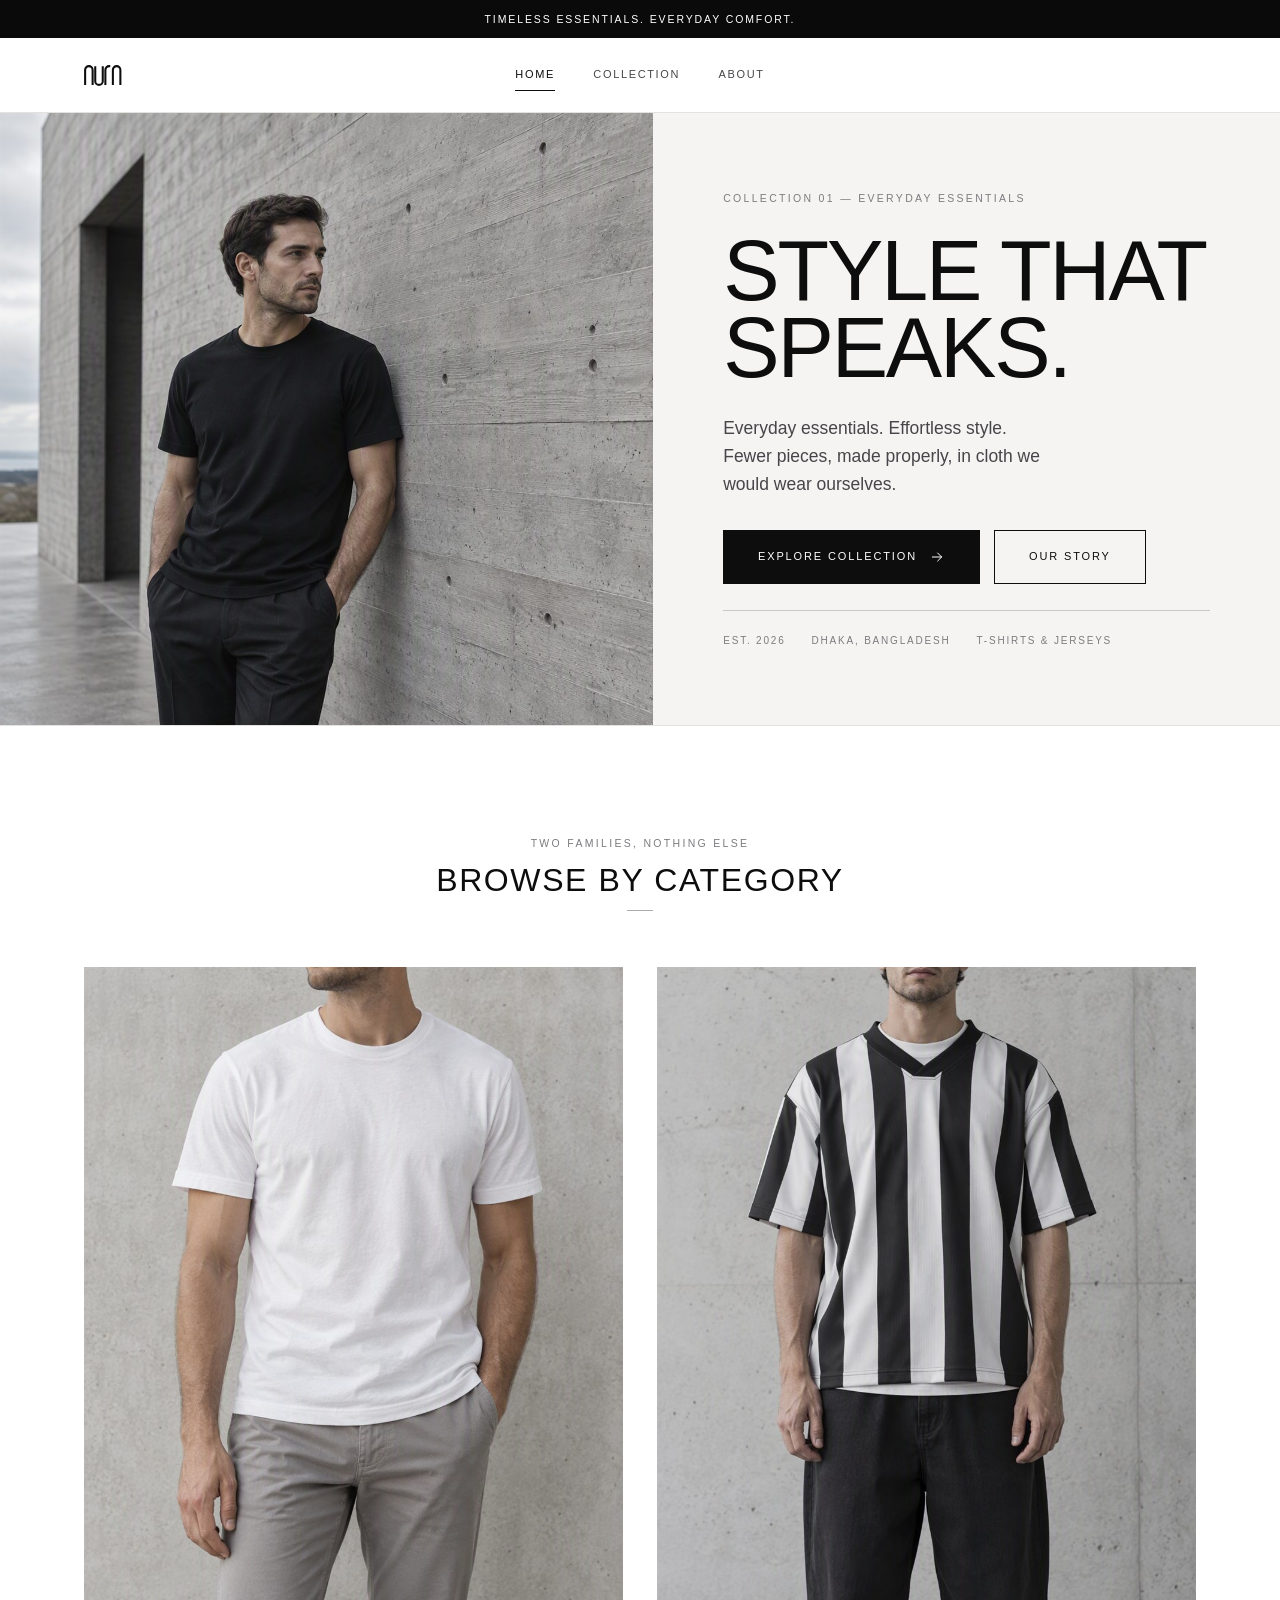
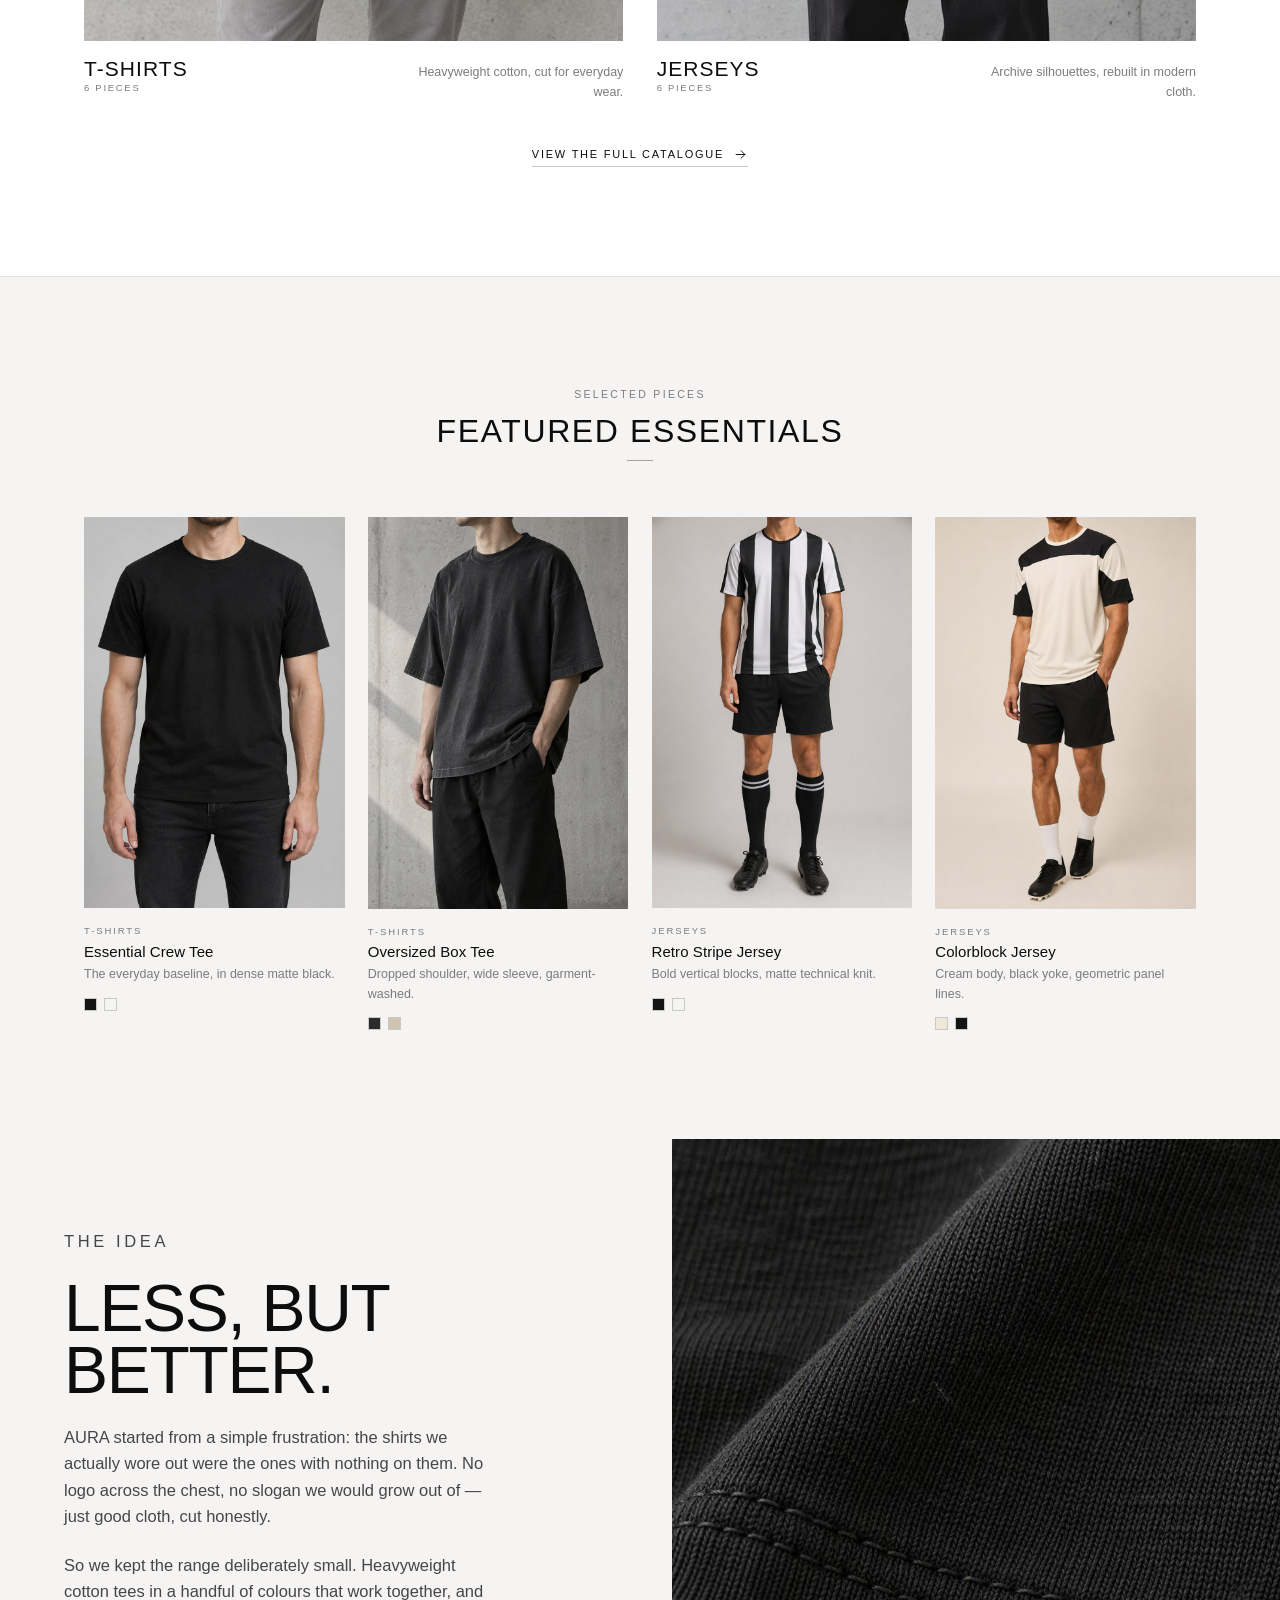
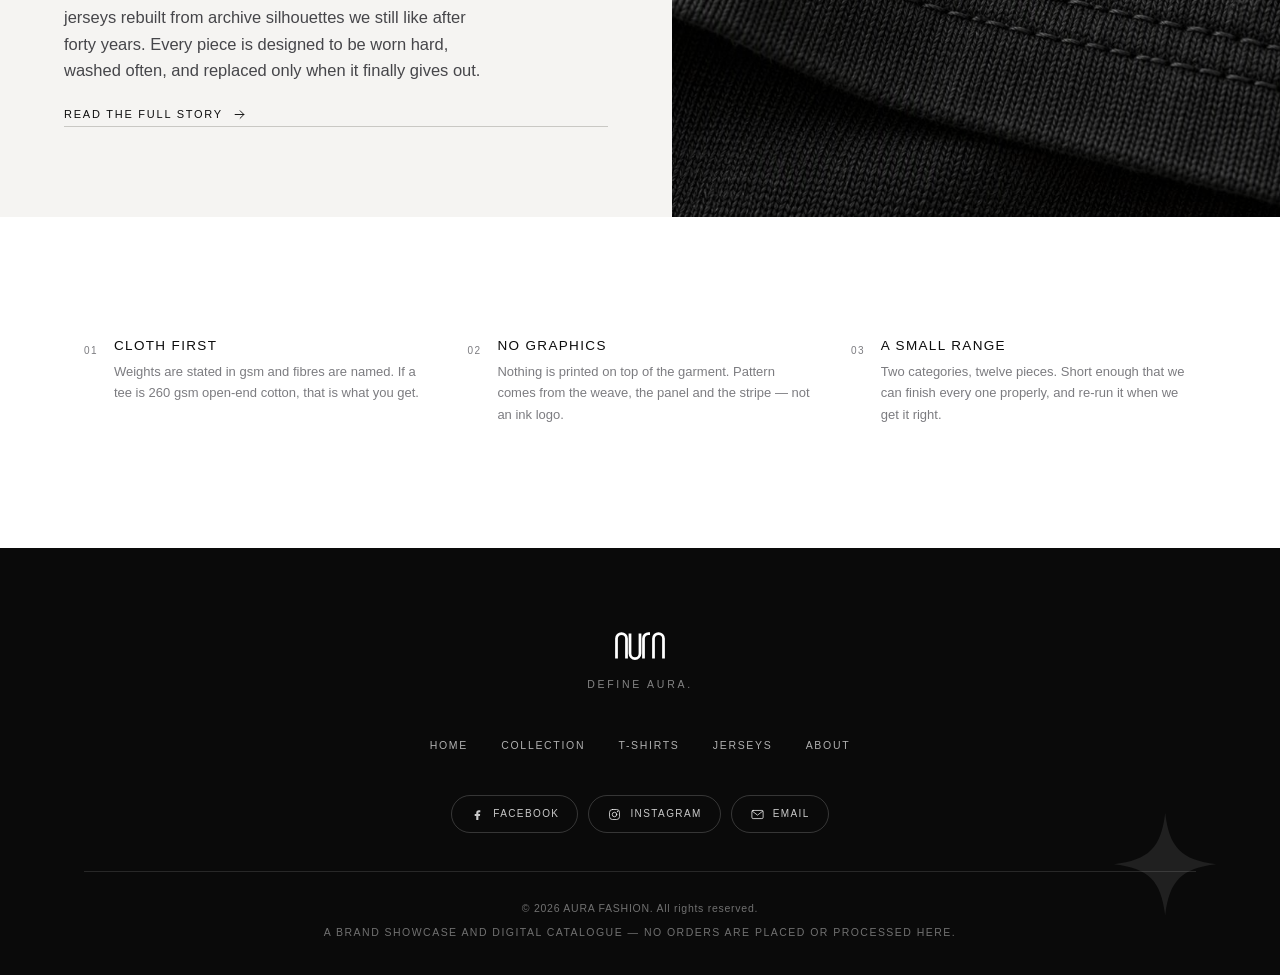
==== index.html @ 772dfdbc "Initial commit: AURA FASHION brand showcase site A premium minimalist fashion catalogue — four stati" ====
<!DOCTYPE html>
<html lang="en">
<head>
<meta charset="utf-8">
<meta name="viewport" content="width=device-width, initial-scale=1">
<title>AURA FASHION — Timeless Essentials. Everyday Comfort.</title>
<meta name="description" content="AURA FASHION is a minimalist clothing label building heavyweight tees and archive-inspired jerseys. Browse the digital catalogue.">
<meta name="theme-color" content="#0a0a0a">
<meta property="og:title" content="AURA FASHION — Define Aura.">
<meta property="og:description" content="Timeless essentials. Everyday comfort. A brand showcase and digital catalogue.">
<meta property="og:type" content="website">
<meta property="og:image" content="assets/images/editorial/hero.jpg">
<link rel="icon" href="assets/favicon.svg" type="image/svg+xml">
<script>document.documentElement.classList.add("js")</script>
<link rel="stylesheet" href="assets/css/style.css">
</head>
<body data-page="home">

<a class="skip-link" href="#main">Skip to content</a>

<main id="main">

  <!-- Hero -->
  <section class="hero">
    <div class="hero-media">
      <img src="assets/images/editorial/hero.jpg"
           alt="A model in a plain black crew-neck t-shirt standing against a raw concrete wall"
           width="1600" height="1067" fetchpriority="high" decoding="async">
    </div>
    <div class="hero-panel">
      <p class="eyebrow">Collection 01 &mdash; Everyday Essentials</p>
      <h1 class="hero-title">Style that speaks.</h1>
      <p class="hero-sub">Everyday essentials. Effortless style. Fewer pieces, made properly, in cloth we would wear ourselves.</p>
      <div class="hero-actions">
        <a class="btn" href="collection.html">Explore Collection
          <svg class="ai" viewBox="0 0 24 24" fill="none" stroke="currentColor" stroke-width="1.5" stroke-linecap="round" stroke-linejoin="round" aria-hidden="true"><path d="M5 12h14M13 6l6 6-6 6"/></svg>
        </a>
        <a class="btn btn--ghost" href="about.html">Our Story</a>
      </div>
      <div class="hero-foot">
        <span>Est. 2026</span>
        <span>Dhaka, Bangladesh</span>
        <span>T-Shirts &amp; Jerseys</span>
      </div>
    </div>
  </section>

  <!-- Categories -->
  <section class="section">
    <div class="wrap">
      <header class="section-head" data-reveal>
        <p class="eyebrow">Two families, nothing else</p>
        <h2 class="section-title">Browse by category</h2>
      </header>
      <div class="cat-grid" id="categoryGrid"></div>
      <div class="home-cta" data-reveal>
        <a class="text-link" href="collection.html">View the full catalogue
          <svg class="ai" viewBox="0 0 24 24" fill="none" stroke="currentColor" stroke-width="1.5" stroke-linecap="round" stroke-linejoin="round" aria-hidden="true"><path d="M5 12h14M13 6l6 6-6 6"/></svg>
        </a>
      </div>
    </div>
  </section>

  <!-- Featured pieces -->
  <section class="section section--wash section--rule">
    <div class="wrap">
      <header class="section-head" data-reveal>
        <p class="eyebrow">Selected pieces</p>
        <h2 class="section-title">Featured essentials</h2>
      </header>
      <div class="product-grid product-grid--four" id="featuredGrid"></div>
    </div>
  </section>

  <!-- Brand introduction -->
  <section class="intro">
    <div class="intro-body" data-reveal>
      <p class="eyebrow">The idea</p>
      <h2 class="intro-title">Less, but better.</h2>
      <p>AURA started from a simple frustration: the shirts we actually wore out were the ones with nothing on them. No logo across the chest, no slogan we would grow out of &mdash; just good cloth, cut honestly.</p>
      <p>So we kept the range deliberately small. Heavyweight cotton tees in a handful of colours that work together, and jerseys rebuilt from archive silhouettes we still like after forty years. Every piece is designed to be worn hard, washed often, and replaced only when it finally gives out.</p>
      <a class="text-link" href="about.html">Read the full story
        <svg class="ai" viewBox="0 0 24 24" fill="none" stroke="currentColor" stroke-width="1.5" stroke-linecap="round" stroke-linejoin="round" aria-hidden="true"><path d="M5 12h14M13 6l6 6-6 6"/></svg>
      </a>
    </div>
    <div class="intro-media">
      <img src="assets/images/editorial/detail-fabric.jpg"
           alt="Close detail of heavy black cotton jersey showing the knit grain and a stitched hem"
           width="900" height="900" loading="lazy" decoding="async">
    </div>
  </section>

  <!-- Values -->
  <section class="section section--tight">
    <div class="wrap">
      <div class="value-strip">
        <div class="value" data-reveal style="--d:0ms">
          <span class="value-num">01</span>
          <div>
            <h3>Cloth first</h3>
            <p>Weights are stated in gsm and fibres are named. If a tee is 260 gsm open-end cotton, that is what you get.</p>
          </div>
        </div>
        <div class="value" data-reveal style="--d:110ms">
          <span class="value-num">02</span>
          <div>
            <h3>No graphics</h3>
            <p>Nothing is printed on top of the garment. Pattern comes from the weave, the panel and the stripe &mdash; not an ink logo.</p>
          </div>
        </div>
        <div class="value" data-reveal style="--d:220ms">
          <span class="value-num">03</span>
          <div>
            <h3>A small range</h3>
            <p>Two categories, twelve pieces. Short enough that we can finish every one properly, and re-run it when we get it right.</p>
          </div>
        </div>
      </div>
    </div>
  </section>

</main>

<script src="assets/js/data.js"></script>
<script src="assets/js/site.js"></script>
<script src="assets/js/home.js"></script>
</body>
</html>
---- assets/css/style.css ----
/* ==========================================================================
   AURA FASHION — stylesheet
   Premium minimalist black/white system. No frameworks, no external requests.

   1  Tokens & reset
   2  Typography
   3  Layout primitives
   4  Buttons & links
   5  Announcement bar, header, navigation
   6  Mobile drawer
   7  Footer
   8  Cards & product grid
   9  Home page
   10 Collection page
   11 Product details page
   12 About page
   13 Motion, states, accessibility
   ========================================================================== */

/* =============================== 1. Tokens =============================== */

:root {
  --ink: #0d0d0d;
  --ink-soft: #46464a;
  --muted: #7c7c80;
  --line: #e3e2df;
  --line-strong: #c9c8c4;
  --paper: #ffffff;
  --wash: #f5f4f2;
  --wash-deep: #eceae6;
  --black: #0a0a0a;

  --sans: "Helvetica Neue", Helvetica, Arial, "Segoe UI", system-ui, sans-serif;

  --header-h: 74px;
  --announce-h: 38px;
  --maxw: 1240px;
  --pad: clamp(20px, 5vw, 64px);
  --gutter: clamp(18px, 2.2vw, 30px);

  --ease: cubic-bezier(0.22, 0.61, 0.36, 1);
  --t-fast: 0.22s var(--ease);
  --t-med: 0.45s var(--ease);
  --t-slow: 0.9s var(--ease);
}

*, *::before, *::after { box-sizing: border-box; }

* { margin: 0; }

html {
  -webkit-text-size-adjust: 100%;
  scroll-behavior: smooth;
}

body {
  font-family: var(--sans);
  font-size: 16px;
  line-height: 1.6;
  color: var(--ink);
  background: var(--paper);
  -webkit-font-smoothing: antialiased;
  -moz-osx-font-smoothing: grayscale;
  overflow-x: hidden;
}

img, svg { display: block; max-width: 100%; }

img { height: auto; }

button {
  font: inherit;
  color: inherit;
  background: none;
  border: 0;
  cursor: pointer;
}

a { color: inherit; text-decoration: none; }

ul { list-style: none; padding: 0; }

h1, h2, h3, h4 { font-weight: 500; line-height: 1.1; }

::selection { background: var(--ink); color: var(--paper); }

/* ============================= 2. Typography ============================= */

.eyebrow {
  font-size: 10.5px;
  letter-spacing: 0.22em;
  text-transform: uppercase;
  color: var(--muted);
  font-weight: 400;
}

.section-title {
  font-size: clamp(22px, 2.9vw, 32px);
  text-transform: uppercase;
  letter-spacing: 0.05em;
  line-height: 1.05;
}

.lede {
  font-size: clamp(15px, 1.5vw, 18px);
  line-height: 1.7;
  color: var(--ink-soft);
}

/* ========================== 3. Layout primitives ========================= */

.wrap {
  width: 100%;
  max-width: var(--maxw);
  margin-inline: auto;
  padding-inline: var(--pad);
}

.section { padding-block: clamp(60px, 8.5vw, 116px); }
.section--tight { padding-block: clamp(44px, 5.5vw, 72px); }
.section--wash { background: var(--wash); }
.section--rule { border-top: 1px solid var(--line); }

.section-head {
  display: flex;
  flex-direction: column;
  align-items: center;
  gap: 12px;
  text-align: center;
  margin-bottom: clamp(32px, 4.5vw, 56px);
}

.section-head::after {
  content: "";
  width: 26px;
  height: 1px;
  background: var(--ink);
  opacity: 0.35;
}

.section-head--flush { align-items: flex-start; text-align: left; }
.section-head--flush::after { display: none; }

.stack-lg > * + * { margin-top: clamp(18px, 2.2vw, 26px); }

/* =========================== 4. Buttons & links ========================== */

.btn {
  display: inline-flex;
  align-items: center;
  justify-content: center;
  gap: 12px;
  padding: 17px 34px;
  border: 1px solid var(--ink);
  background: var(--ink);
  color: var(--paper);
  font-size: 11px;
  letter-spacing: 0.17em;
  text-transform: uppercase;
  transition: background var(--t-fast), color var(--t-fast),
              border-color var(--t-fast), transform var(--t-fast);
  will-change: transform;
}

.btn:hover { background: transparent; color: var(--ink); }
.btn:active { transform: translateY(1px); }

.btn--ghost { background: transparent; color: var(--ink); }
.btn--ghost:hover { background: var(--ink); color: var(--paper); }

.btn--light { border-color: var(--paper); background: var(--paper); color: var(--ink); }
.btn--light:hover { background: transparent; color: var(--paper); }

.btn--sm { padding: 13px 24px; font-size: 10px; }

.btn .ai { width: 16px; height: 16px; }

.text-link {
  display: inline-flex;
  align-items: center;
  gap: 9px;
  font-size: 11px;
  letter-spacing: 0.16em;
  text-transform: uppercase;
  padding-bottom: 3px;
  border-bottom: 1px solid var(--line-strong);
  transition: border-color var(--t-fast), gap var(--t-fast);
}

.text-link:hover { border-color: var(--ink); gap: 14px; }
.text-link .ai { width: 15px; height: 15px; }

/* ================= 5. Announcement bar, header, nav ====================== */

.announce {
  height: var(--announce-h);
  display: grid;
  place-items: center;
  background: var(--black);
  color: #fff;
  font-size: 10.5px;
  letter-spacing: 0.18em;
  text-transform: uppercase;
  padding-inline: 16px;
  text-align: center;
}

.site-header {
  position: sticky;
  top: 0;
  z-index: 60;
  background: rgba(255, 255, 255, 0.94);
  -webkit-backdrop-filter: saturate(180%) blur(12px);
  backdrop-filter: saturate(180%) blur(12px);
  border-bottom: 1px solid var(--line);
  transition: box-shadow var(--t-fast);
}

.site-header.is-stuck { box-shadow: 0 1px 22px rgba(0, 0, 0, 0.05); }

.header-inner {
  display: grid;
  grid-template-columns: 1fr auto 1fr;
  align-items: center;
  height: var(--header-h);
  gap: 24px;
}

.brand { justify-self: start; display: block; }

.wordmark {
  height: 21px;
  width: auto;
  color: var(--ink);
  transition: opacity var(--t-fast);
}

.brand:hover .wordmark { opacity: 0.55; }

.primary-nav {
  justify-self: center;
  display: flex;
  align-items: center;
  gap: clamp(22px, 3vw, 40px);
}

.nav-link {
  position: relative;
  font-size: 11px;
  letter-spacing: 0.15em;
  text-transform: uppercase;
  color: var(--ink-soft);
  padding: 7px 0;
  transition: color var(--t-fast);
}

.nav-link::after {
  content: "";
  position: absolute;
  left: 0;
  bottom: 0;
  width: 100%;
  height: 1px;
  background: var(--ink);
  transform: scaleX(0);
  transform-origin: left;
  transition: transform var(--t-med);
}

.nav-link:hover { color: var(--ink); }
.nav-link:hover::after { transform: scaleX(1); }
.nav-link.is-active { color: var(--ink); }
.nav-link.is-active::after { transform: scaleX(1); }

.header-end { justify-self: end; display: flex; align-items: center; }

.menu-toggle {
  display: none;
  width: 42px;
  height: 42px;
  place-items: center;
}

.bars {
  position: relative;
  display: block;
  width: 22px;
  height: 1px;
  background: var(--ink);
  transition: background var(--t-fast);
}

.bars::before,
.bars::after {
  content: "";
  position: absolute;
  left: 0;
  width: 22px;
  height: 1px;
  background: var(--ink);
  transition: transform var(--t-fast);
}

.bars::before { top: -7px; }
.bars::after { top: 7px; }

/* ============================ 6. Mobile drawer =========================== */

.drawer-scrim {
  position: fixed;
  inset: 0;
  z-index: 70;
  background: rgba(10, 10, 10, 0.42);
  opacity: 0;
  transition: opacity var(--t-med);
}

.drawer-scrim.is-open { opacity: 1; }

.mobile-nav {
  position: fixed;
  top: 0;
  right: 0;
  bottom: 0;
  z-index: 80;
  width: min(360px, 88vw);
  background: var(--paper);
  border-left: 1px solid var(--line);
  display: flex;
  flex-direction: column;
  padding: 20px clamp(24px, 6vw, 36px) 32px;
  transform: translateX(100%);
  transition: transform var(--t-med);
  overflow-y: auto;
}

.mobile-nav.is-open { transform: translateX(0); }

.drawer-top {
  display: flex;
  align-items: center;
  justify-content: space-between;
  padding-bottom: 22px;
  border-bottom: 1px solid var(--line);
}

.drawer-label {
  font-size: 10px;
  letter-spacing: 0.24em;
  text-transform: uppercase;
  color: var(--muted);
}

.drawer-close { width: 40px; height: 40px; display: grid; place-items: center; }
.drawer-close .ai { width: 20px; height: 20px; }

.drawer-links { display: flex; flex-direction: column; padding-top: 14px; }

.drawer-link {
  font-size: clamp(24px, 7vw, 30px);
  text-transform: uppercase;
  letter-spacing: 0.02em;
  padding: 14px 0;
  border-bottom: 1px solid var(--line);
  transition: padding-left var(--t-fast), color var(--t-fast);
}

.drawer-link:hover { padding-left: 10px; color: var(--muted); }

.drawer-foot { margin-top: auto; padding-top: 32px; display: grid; gap: 14px; }
.drawer-slogan { font-size: 11px; letter-spacing: 0.22em; color: var(--muted); }

.drawer-mail {
  display: inline-flex;
  align-items: center;
  gap: 9px;
  font-size: 12px;
  color: var(--ink-soft);
  word-break: break-all;
}

.drawer-mail .ai { width: 16px; height: 16px; flex: none; }

/* =============================== 7. Footer =============================== */

.site-footer {
  position: relative;
  overflow: hidden;
  background: var(--black);
  color: #fff;
  padding-block: clamp(54px, 7vw, 84px) clamp(26px, 3vw, 34px);
}

.footer-inner {
  position: relative;
  z-index: 1;
  display: flex;
  flex-direction: column;
  align-items: center;
  gap: clamp(26px, 3.6vw, 38px);
  text-align: center;
}

.footer-brand { display: grid; justify-items: center; gap: 16px; }

.wordmark--footer { height: 28px; color: #fff; }

.footer-slogan {
  font-size: 10.5px;
  letter-spacing: 0.26em;
  text-transform: uppercase;
  color: rgba(255, 255, 255, 0.5);
}

.footer-nav {
  display: flex;
  flex-wrap: wrap;
  justify-content: center;
  gap: clamp(18px, 2.6vw, 34px);
  padding-top: 6px;
}

.footer-nav a {
  font-size: 10.5px;
  letter-spacing: 0.16em;
  text-transform: uppercase;
  color: rgba(255, 255, 255, 0.68);
  padding-bottom: 3px;
  border-bottom: 1px solid transparent;
  transition: color var(--t-fast), border-color var(--t-fast);
}

.footer-nav a:hover { color: #fff; border-color: rgba(255, 255, 255, 0.5); }

.footer-social { display: flex; flex-wrap: wrap; justify-content: center; gap: 10px; }

.footer-social a {
  display: inline-flex;
  align-items: center;
  gap: 8px;
  padding: 10px 18px;
  border: 1px solid rgba(255, 255, 255, 0.18);
  border-radius: 999px;
  font-size: 10px;
  letter-spacing: 0.14em;
  text-transform: uppercase;
  color: rgba(255, 255, 255, 0.78);
  transition: background var(--t-fast), color var(--t-fast),
              border-color var(--t-fast);
}

.footer-social .ai { width: 15px; height: 15px; }

.footer-social a:hover {
  background: #fff;
  color: var(--black);
  border-color: #fff;
}

.footer-meta {
  width: 100%;
  border-top: 1px solid rgba(255, 255, 255, 0.12);
  padding-top: clamp(20px, 2.6vw, 28px);
  display: grid;
  gap: 7px;
  font-size: 10.5px;
  letter-spacing: 0.07em;
  color: rgba(255, 255, 255, 0.42);
}

.footer-note { text-transform: uppercase; letter-spacing: 0.14em; }

.sparkle {
  position: absolute;
  right: clamp(16px, 5vw, 70px);
  bottom: clamp(16px, 5vw, 60px);
  width: clamp(58px, 8vw, 104px);
  height: auto;
  fill: rgba(255, 255, 255, 0.09);
  pointer-events: none;
}

/* ======================== 8. Cards & product grid ======================== */

.product-grid {
  display: grid;
  grid-template-columns: repeat(4, minmax(0, 1fr));
  gap: clamp(22px, 2.6vw, 34px) clamp(16px, 1.8vw, 24px);
}

.card { display: flex; flex-direction: column; }

.card-media {
  position: relative;
  display: block;
  aspect-ratio: 2 / 3;
  overflow: hidden;
  background: var(--wash);
}

.card-media img {
  width: 100%;
  height: 100%;
  object-fit: cover;
  object-position: top center;
  transition: transform var(--t-slow);
}

.card:hover .card-media img { transform: scale(1.05); }

.card-view {
  position: absolute;
  left: 0;
  right: 0;
  bottom: 0;
  display: flex;
  align-items: center;
  justify-content: space-between;
  padding: 12px 14px;
  background: var(--paper);
  color: var(--ink);
  font-size: 10px;
  letter-spacing: 0.18em;
  text-transform: uppercase;
  transform: translateY(101%);
  transition: transform var(--t-med);
}

.card-view em { font-style: normal; font-size: 15px; line-height: 1; }

.card:hover .card-view,
.card:focus-within .card-view { transform: translateY(0); }

.card-body { padding-top: 15px; display: flex; flex-direction: column; gap: 5px; }

.card-cat {
  font-size: 9.5px;
  letter-spacing: 0.2em;
  text-transform: uppercase;
  color: var(--muted);
}

.card-name { font-size: 15px; letter-spacing: 0.005em; }

.card-name a {
  background-image: linear-gradient(var(--ink), var(--ink));
  background-size: 0% 1px;
  background-position: 0 100%;
  background-repeat: no-repeat;
  transition: background-size var(--t-med);
}

.card-name a:hover { background-size: 100% 1px; }

.card-tag { font-size: 12.5px; line-height: 1.55; color: var(--muted); }

.card-swatches { display: flex; gap: 7px; margin-top: 8px; }

.swatch {
  width: 13px;
  height: 13px;
  border: 1px solid var(--line-strong);
  background: var(--sw, #fff);
}

.card--compact .card-tag { display: none; }

.empty {
  grid-column: 1 / -1;
  padding: 60px 0;
  text-align: center;
  color: var(--muted);
  font-size: 14px;
}

/* ============================== 9. Home page ============================= */

.hero {
  display: grid;
  grid-template-columns: 1.02fr 0.98fr;
  border-bottom: 1px solid var(--line);
}

.hero-media { position: relative; overflow: hidden; background: var(--wash); }

.hero-media img {
  width: 100%;
  height: 100%;
  min-height: 460px;
  object-fit: cover;
  object-position: left center;
}

.hero-panel {
  background: var(--wash);
  display: flex;
  flex-direction: column;
  justify-content: center;
  gap: 26px;
  padding: clamp(40px, 6vw, 86px) clamp(28px, 5.5vw, 84px);
}

.hero-title {
  font-size: clamp(44px, 6.6vw, 86px);
  line-height: 0.92;
  letter-spacing: -0.025em;
  text-transform: uppercase;
  max-width: 12ch;
}

.hero-sub {
  font-size: clamp(15px, 1.5vw, 17.5px);
  color: var(--ink-soft);
  max-width: 34ch;
}

.hero-actions { display: flex; flex-wrap: wrap; gap: 14px; padding-top: 6px; }

.hero-foot {
  display: flex;
  flex-wrap: wrap;
  gap: 10px 26px;
  padding-top: 22px;
  border-top: 1px solid var(--line-strong);
  font-size: 10px;
  letter-spacing: 0.18em;
  text-transform: uppercase;
  color: var(--muted);
}

.cat-grid {
  display: grid;
  grid-template-columns: repeat(2, minmax(0, 1fr));
  gap: clamp(20px, 2.6vw, 34px);
}

.cat-tile { display: flex; flex-direction: column; }

.cat-frame {
  position: relative;
  display: block;
  aspect-ratio: 4 / 5;
  overflow: hidden;
  background: var(--wash);
}

.cat-frame img {
  width: 100%;
  height: 100%;
  object-fit: cover;
  transition: transform var(--t-slow), filter var(--t-slow);
  filter: saturate(0.92);
}

.cat-tile:hover .cat-frame img { transform: scale(1.05); filter: saturate(1); }

.cat-arrow {
  position: absolute;
  top: 18px;
  right: 18px;
  width: 42px;
  height: 42px;
  display: grid;
  place-items: center;
  background: var(--paper);
  color: var(--ink);
  opacity: 0;
  transform: translateY(-6px);
  transition: opacity var(--t-med), transform var(--t-med);
}

.cat-arrow .ai { width: 17px; height: 17px; }
.cat-tile:hover .cat-arrow { opacity: 1; transform: translateY(0); }

.cat-caption {
  display: flex;
  align-items: baseline;
  justify-content: space-between;
  gap: 18px;
  padding-top: 16px;
}

.cat-name { font-size: clamp(17px, 1.9vw, 21px); letter-spacing: 0.05em; text-transform: uppercase; }
.cat-copy { font-size: 12.5px; color: var(--muted); text-align: right; max-width: 30ch; }
.cat-count { font-size: 9.5px; letter-spacing: 0.18em; text-transform: uppercase; color: var(--muted); }

.home-cta { display: flex; justify-content: center; padding-top: clamp(30px, 4vw, 44px); }

.intro {
  display: grid;
  grid-template-columns: 1.05fr 0.95fr;
  align-items: stretch;
  background: var(--wash);
}

.intro-body {
  display: flex;
  flex-direction: column;
  justify-content: center;
  gap: 22px;
  padding: clamp(48px, 7vw, 96px) clamp(24px, 5vw, 72px) clamp(48px, 7vw, 96px) var(--pad);
}

.intro-title {
  font-size: clamp(34px, 5.2vw, 66px);
  line-height: 0.95;
  letter-spacing: -0.02em;
  text-transform: uppercase;
}

.intro-body p { font-size: clamp(14.5px, 1.4vw, 16.5px); color: var(--ink-soft); max-width: 46ch; }

.intro-media { position: relative; overflow: hidden; min-height: 340px; }

.intro-media img {
  position: absolute;
  inset: 0;
  width: 100%;
  height: 100%;
  object-fit: cover;
  object-position: center;
  filter: grayscale(0.35);
}

.value-strip {
  display: grid;
  grid-template-columns: repeat(3, minmax(0, 1fr));
  gap: clamp(20px, 3vw, 40px);
  padding-block: clamp(34px, 4.5vw, 52px);
}

.value { display: flex; gap: 16px; align-items: flex-start; }

.value-num {
  font-size: 10px;
  letter-spacing: 0.14em;
  color: var(--muted);
  padding-top: 4px;
  flex: none;
}

.value h3 { font-size: 13.5px; letter-spacing: 0.1em; text-transform: uppercase; margin-bottom: 7px; }
.value p { font-size: 13px; line-height: 1.65; color: var(--muted); }

/* ============================ 10. Collection ============================= */

.page-head {
  background: var(--wash);
  border-bottom: 1px solid var(--line);
  padding-block: clamp(52px, 7.5vw, 92px);
  text-align: center;
  display: grid;
  gap: 14px;
  justify-items: center;
}

.page-title {
  font-size: clamp(38px, 6vw, 74px);
  line-height: 1;
  letter-spacing: -0.02em;
  text-transform: uppercase;
}

.page-sub { font-size: clamp(14.5px, 1.5vw, 17px); color: var(--ink-soft); max-width: 46ch; }

.filters {
  position: sticky;
  top: var(--header-h);
  z-index: 40;
  background: rgba(255, 255, 255, 0.96);
  -webkit-backdrop-filter: blur(10px);
  backdrop-filter: blur(10px);
  border-bottom: 1px solid var(--line);
}

.filters-inner {
  display: flex;
  align-items: center;
  justify-content: space-between;
  gap: 18px;
  flex-wrap: wrap;
  padding-block: 15px;
}

.filter-list { display: flex; align-items: center; gap: clamp(14px, 2vw, 30px); flex-wrap: wrap; }

.filter-btn {
  position: relative;
  font-size: 12.5px;
  letter-spacing: 0.05em;
  color: var(--muted);
  padding: 6px 0 9px;
  transition: color var(--t-fast);
}

.filter-btn::after {
  content: "";
  position: absolute;
  left: 0;
  bottom: 0;
  width: 100%;
  height: 1px;
  background: var(--ink);
  transform: scaleX(0);
  transform-origin: left;
  transition: transform var(--t-med);
}

.filter-btn:hover { color: var(--ink); }
.filter-btn.is-active { color: var(--ink); }
.filter-btn.is-active::after { transform: scaleX(1); }

.filter-btn sup {
  font-size: 8.5px;
  letter-spacing: 0.06em;
  color: var(--muted);
  vertical-align: super;
  margin-left: 2px;
}

.filter-btn.is-active sup { color: var(--ink); }

.filter-count {
  font-size: 10.5px;
  letter-spacing: 0.16em;
  text-transform: uppercase;
  color: var(--muted);
}

.collection-body { padding-block: clamp(34px, 4.5vw, 58px) clamp(56px, 7vw, 96px); }

/* ========================= 11. Product details page ====================== */

.crumbs {
  display: flex;
  align-items: center;
  gap: 10px;
  padding-block: 20px;
  font-size: 10px;
  letter-spacing: 0.16em;
  text-transform: uppercase;
  color: var(--muted);
}

.crumbs a { transition: color var(--t-fast); }
.crumbs a:hover { color: var(--ink); }
.crumbs .sep { opacity: 0.5; }
.crumbs .current { color: var(--ink); }

.pdp {
  display: grid;
  grid-template-columns: minmax(0, 1.02fr) minmax(0, 0.98fr);
  gap: clamp(28px, 4.5vw, 72px);
  align-items: start;
  padding-bottom: clamp(48px, 6vw, 84px);
}

.pdp-gallery { position: sticky; top: calc(var(--header-h) + 20px); }

.pdp-stage {
  position: relative;
  aspect-ratio: 2 / 3;
  overflow: hidden;
  background: var(--wash);
}

.pdp-stage img {
  position: absolute;
  inset: 0;
  width: 100%;
  height: 100%;
  object-fit: cover;
  object-position: top center;
  transition: opacity var(--t-med), transform var(--t-med);
}

.pdp-stage.is-detail img { transform: scale(2.15); transform-origin: 50% 34%; }
.pdp-tag-badge {
  position: absolute;
  left: 16px;
  top: 16px;
  z-index: 2;
  background: var(--paper);
  color: var(--ink);
  font-size: 9.5px;
  letter-spacing: 0.18em;
  text-transform: uppercase;
  padding: 7px 12px;
}

.pdp-thumbs {
  display: grid;
  grid-template-columns: repeat(3, minmax(0, 1fr));
  gap: 10px;
  margin-top: 12px;
}

.thumb {
  position: relative;
  aspect-ratio: 2 / 3;
  overflow: hidden;
  background: var(--wash);
  border: 1px solid transparent;
  transition: border-color var(--t-fast);
}

.thumb img {
  width: 100%;
  height: 100%;
  object-fit: cover;
  object-position: top center;
}

.thumb.is-detail img { transform: scale(2.15); transform-origin: 50% 34%; }
.thumb:hover { border-color: var(--line-strong); }
.thumb.is-active { border-color: var(--ink); }

.pdp-info { display: flex; flex-direction: column; }

.pdp-cat {
  font-size: 10px;
  letter-spacing: 0.22em;
  text-transform: uppercase;
  color: var(--muted);
  margin-bottom: 12px;
}

.pdp-name {
  font-size: clamp(30px, 4.2vw, 50px);
  line-height: 1.02;
  letter-spacing: -0.02em;
}

.pdp-tag { font-size: 15px; color: var(--ink-soft); margin-top: 14px; }

.pdp-desc {
  font-size: 14.5px;
  line-height: 1.78;
  color: var(--muted);
  margin-top: 18px;
  max-width: 58ch;
}

.spec { padding-top: 28px; margin-top: 28px; border-top: 1px solid var(--line); }
.spec + .spec { padding-top: 24px; margin-top: 0; }

.spec-label {
  display: flex;
  align-items: baseline;
  justify-content: space-between;
  gap: 14px;
  font-size: 10px;
  letter-spacing: 0.2em;
  text-transform: uppercase;
  margin-bottom: 13px;
}

.spec-label span { color: var(--muted); letter-spacing: 0.1em; text-transform: none; font-size: 11.5px; }

.color-row { display: flex; flex-wrap: wrap; gap: 18px; }

.color-opt { display: flex; align-items: center; gap: 9px; font-size: 12.5px; color: var(--ink-soft); }

.color-dot {
  width: 24px;
  height: 24px;
  border-radius: 50%;
  border: 1px solid var(--line-strong);
  background: var(--sw, #fff);
  box-shadow: inset 0 0 0 2px var(--paper);
}

.size-row { display: flex; flex-wrap: wrap; gap: 8px; }

.chip {
  min-width: 52px;
  padding: 11px 6px 9px;
  text-align: center;
  border: 1px solid var(--line);
  background: var(--paper);
  transition: border-color var(--t-fast), background var(--t-fast), color var(--t-fast);
}

.chip b { display: block; font-size: 12.5px; font-weight: 500; }
.chip i { display: block; font-style: normal; font-size: 9px; letter-spacing: 0.1em; color: var(--muted); margin-top: 2px; }
.chip:hover { border-color: var(--ink); }

.facts { display: grid; gap: 14px; }

.fact { display: grid; grid-template-columns: 96px 1fr; gap: 14px; align-items: baseline; }
.fact dt { font-size: 10px; letter-spacing: 0.16em; text-transform: uppercase; color: var(--muted); }
.fact dd { font-size: 13.5px; line-height: 1.6; }

.showcase-note {
  display: flex;
  align-items: flex-start;
  gap: 12px;
  margin-top: 28px;
  padding: 15px 18px;
  background: var(--wash);
  border-left: 2px solid var(--ink);
  font-size: 12.5px;
  line-height: 1.6;
  color: var(--ink-soft);
}

.showcase-note .ai { width: 17px; height: 17px; flex: none; margin-top: 1px; }

/* Accordion */

.acc { border-top: 1px solid var(--line); margin-top: 26px; }

.acc-item { border-bottom: 1px solid var(--line); }

.acc-btn {
  width: 100%;
  display: flex;
  align-items: center;
  justify-content: space-between;
  gap: 16px;
  padding: 19px 0;
  text-align: left;
  font-size: 12px;
  letter-spacing: 0.13em;
  text-transform: uppercase;
  transition: color var(--t-fast);
}

.acc-btn:hover { color: var(--muted); }
.acc-btn .ai { width: 16px; height: 16px; flex: none; transition: transform var(--t-med); }
.acc-item.is-open .acc-btn .ai { transform: rotate(180deg); }

.acc-panel {
  display: grid;
  grid-template-rows: 0fr;
  transition: grid-template-rows var(--t-med);
}

.acc-item.is-open .acc-panel { grid-template-rows: 1fr; }
.acc-panel > div { overflow: hidden; }
.acc-inner { padding-bottom: 22px; font-size: 13.5px; line-height: 1.75; color: var(--muted); }
.acc-inner li { position: relative; padding-left: 18px; }
.acc-inner li + li { margin-top: 8px; }
.acc-inner li::before {
  content: "";
  position: absolute;
  left: 0;
  top: 9px;
  width: 6px;
  height: 1px;
  background: var(--ink);
  opacity: 0.45;
}

.related-body { padding-block: clamp(44px, 5.5vw, 72px); }

/* ============================== 12. About page =========================== */

.about-hero {
  display: grid;
  grid-template-columns: 0.95fr 1.05fr;
  align-items: center;
  gap: clamp(28px, 5vw, 76px);
  padding-block: clamp(48px, 7vw, 96px);
}

.about-hero-media { position: relative; overflow: hidden; aspect-ratio: 4 / 5; background: var(--wash); }
.about-hero-media img { width: 100%; height: 100%; object-fit: cover; }

.about-kicker { font-size: 11px; letter-spacing: 0.26em; text-transform: uppercase; color: var(--muted); }

.about-title {
  font-size: clamp(40px, 6.4vw, 82px);
  line-height: 0.94;
  letter-spacing: -0.025em;
  text-transform: uppercase;
  margin-top: 18px;
}

.about-lede { font-size: clamp(15px, 1.6vw, 18px); color: var(--ink-soft); margin-top: 26px; max-width: 44ch; }

.prose { max-width: 62ch; }
.prose p + p { margin-top: 18px; }
.prose p { color: var(--ink-soft); font-size: 15px; line-height: 1.8; }

.split-media {
  display: grid;
  grid-template-columns: repeat(2, minmax(0, 1fr));
  gap: clamp(18px, 2.6vw, 32px);
  align-items: start;
}

.split-media figure { display: grid; gap: 12px; }
.split-media img { width: 100%; aspect-ratio: 4 / 5; object-fit: cover; background: var(--wash); }
.split-media figcaption { font-size: 10.5px; letter-spacing: 0.16em; text-transform: uppercase; color: var(--muted); }
.split-media figure:last-child { margin-top: clamp(24px, 6vw, 76px); }

.principles {
  display: grid;
  grid-template-columns: repeat(3, minmax(0, 1fr));
  gap: clamp(24px, 3.4vw, 44px);
}

.principle { border-top: 1px solid var(--ink); padding-top: 22px; }
.principle-num { font-size: 10px; letter-spacing: 0.18em; color: var(--muted); }
.principle h3 { font-size: 14px; letter-spacing: 0.1em; text-transform: uppercase; margin: 12px 0 10px; }
.principle p { font-size: 13.5px; line-height: 1.7; color: var(--muted); }

.quote-band {
  background: var(--black);
  color: #fff;
  text-align: center;
  padding-block: clamp(62px, 9vw, 116px);
}

.quote {
  font-size: clamp(28px, 5vw, 60px);
  line-height: 1.02;
  letter-spacing: -0.02em;
  text-transform: uppercase;
}

.quote-sub { margin-top: 20px; font-size: 11px; letter-spacing: 0.24em; text-transform: uppercase; color: rgba(255,255,255,0.45); }

.contact-grid {
  display: grid;
  grid-template-columns: repeat(3, minmax(0, 1fr));
  gap: clamp(20px, 3vw, 36px);
}

.contact-card {
  border: 1px solid var(--line);
  padding: clamp(24px, 3vw, 34px);
  display: flex;
  flex-direction: column;
  gap: 10px;
  transition: border-color var(--t-fast), background var(--t-fast);
}

.contact-card:hover { border-color: var(--ink); background: var(--wash); }
.contact-card .ai { width: 20px; height: 20px; }
.contact-label { font-size: 10px; letter-spacing: 0.2em; text-transform: uppercase; color: var(--muted); }
.contact-value { font-size: 15px; word-break: break-word; }

/* -------- one-off blocks: catalogue note and the missing-piece screen ----- */

.center-note {
  display: grid;
  justify-items: center;
  gap: 14px;
  text-align: center;
}

.center-note .section-title { font-size: clamp(18px, 2.2vw, 24px); }

.notfound {
  display: grid;
  justify-items: center;
  gap: 18px;
  text-align: center;
  padding-block: clamp(40px, 10vw, 110px);
}

.notfound .page-title { font-size: clamp(30px, 5vw, 52px); }
.notfound .page-sub { margin-inline: auto; }
.notfound-actions { display: flex; flex-wrap: wrap; gap: 12px; justify-content: center; }

/* ==================== 13. Motion, states, accessibility ================== */

/* Reveal is opt-in via the `js` class set in each page's head, so content is
   never stranded invisible if the scripts fail to load. */
.js [data-reveal] {
  opacity: 0;
  transform: translateY(20px);
  transition: opacity 0.75s var(--ease), transform 0.75s var(--ease);
  transition-delay: var(--d, 0ms);
}

.js [data-reveal].is-in { opacity: 1; transform: none; }

.sr-only {
  position: absolute;
  width: 1px;
  height: 1px;
  padding: 0;
  margin: -1px;
  overflow: hidden;
  clip: rect(0 0 0 0);
  white-space: nowrap;
  border: 0;
}

:focus-visible { outline: 2px solid var(--ink); outline-offset: 3px; }
.site-footer :focus-visible,
.announce :focus-visible { outline-color: #fff; }

.no-scroll { overflow: hidden; }

.skip-link {
  position: absolute;
  left: 12px;
  top: -60px;
  z-index: 100;
  background: var(--ink);
  color: #fff;
  padding: 12px 18px;
  font-size: 11px;
  letter-spacing: 0.14em;
  text-transform: uppercase;
  transition: top var(--t-fast);
}

.skip-link:focus { top: 12px; }

/* ---------------------------- responsive rules --------------------------- */

@media (max-width: 1100px) {
  .product-grid { grid-template-columns: repeat(3, minmax(0, 1fr)); }
  /* Featured and related rows always hold exactly four pieces, so they keep
     four columns here instead of dropping to 3 and leaving one orphan. */
  .product-grid--four { grid-template-columns: repeat(4, minmax(0, 1fr)); }
}

@media (max-width: 980px) {
  .pdp { grid-template-columns: 1fr; }
  .pdp-gallery { position: static; }
  .pdp-stage { aspect-ratio: 3 / 4; }
  .pdp-thumbs { grid-template-columns: repeat(3, minmax(0, 120px)); }
  .value-strip, .principles, .contact-grid { grid-template-columns: 1fr; gap: 26px; }
  .intro { grid-template-columns: 1fr; }
  .intro-body { padding-inline: var(--pad); }
  .intro-media { min-height: 320px; }
}

@media (max-width: 860px) {
  :root { --header-h: 62px; }

  .primary-nav { display: none; }
  .menu-toggle { display: grid; }
  .header-inner { grid-template-columns: 1fr auto; }

  .hero { grid-template-columns: 1fr; }
  .hero-media img { min-height: 0; aspect-ratio: 4 / 3; }
  .hero-panel { padding-block: 44px; }

  .about-hero { grid-template-columns: 1fr; }
  .about-hero-media { aspect-ratio: 3 / 2; }
}

@media (max-width: 720px) {
  .product-grid { grid-template-columns: repeat(2, minmax(0, 1fr)); gap: 26px 14px; }
  .cat-grid { grid-template-columns: 1fr; }
  .cat-copy { display: none; }
  .split-media { grid-template-columns: 1fr; }
  .split-media figure:last-child { margin-top: 0; }
  .filters { top: var(--header-h); }
  .card-name { font-size: 13.5px; }
  .card-tag { font-size: 11.5px; }
  .fact { grid-template-columns: 1fr; gap: 4px; }
}

@media (max-width: 420px) {
  .announce { font-size: 9px; letter-spacing: 0.12em; }
  .hero-actions .btn { width: 100%; }
  .footer-social { flex-direction: column; width: 100%; }
  .footer-social a { justify-content: center; }
}

@media (prefers-reduced-motion: reduce) {
  html { scroll-behavior: auto; }
  *, *::before, *::after {
    animation-duration: 0.001ms !important;
    transition-duration: 0.001ms !important;
  }
  [data-reveal] { opacity: 1; transform: none; }
}

@media print {
  .site-header, .announce, .mobile-nav, .drawer-scrim, .sparkle { display: none; }
  .site-footer { background: #fff; color: #000; }
}
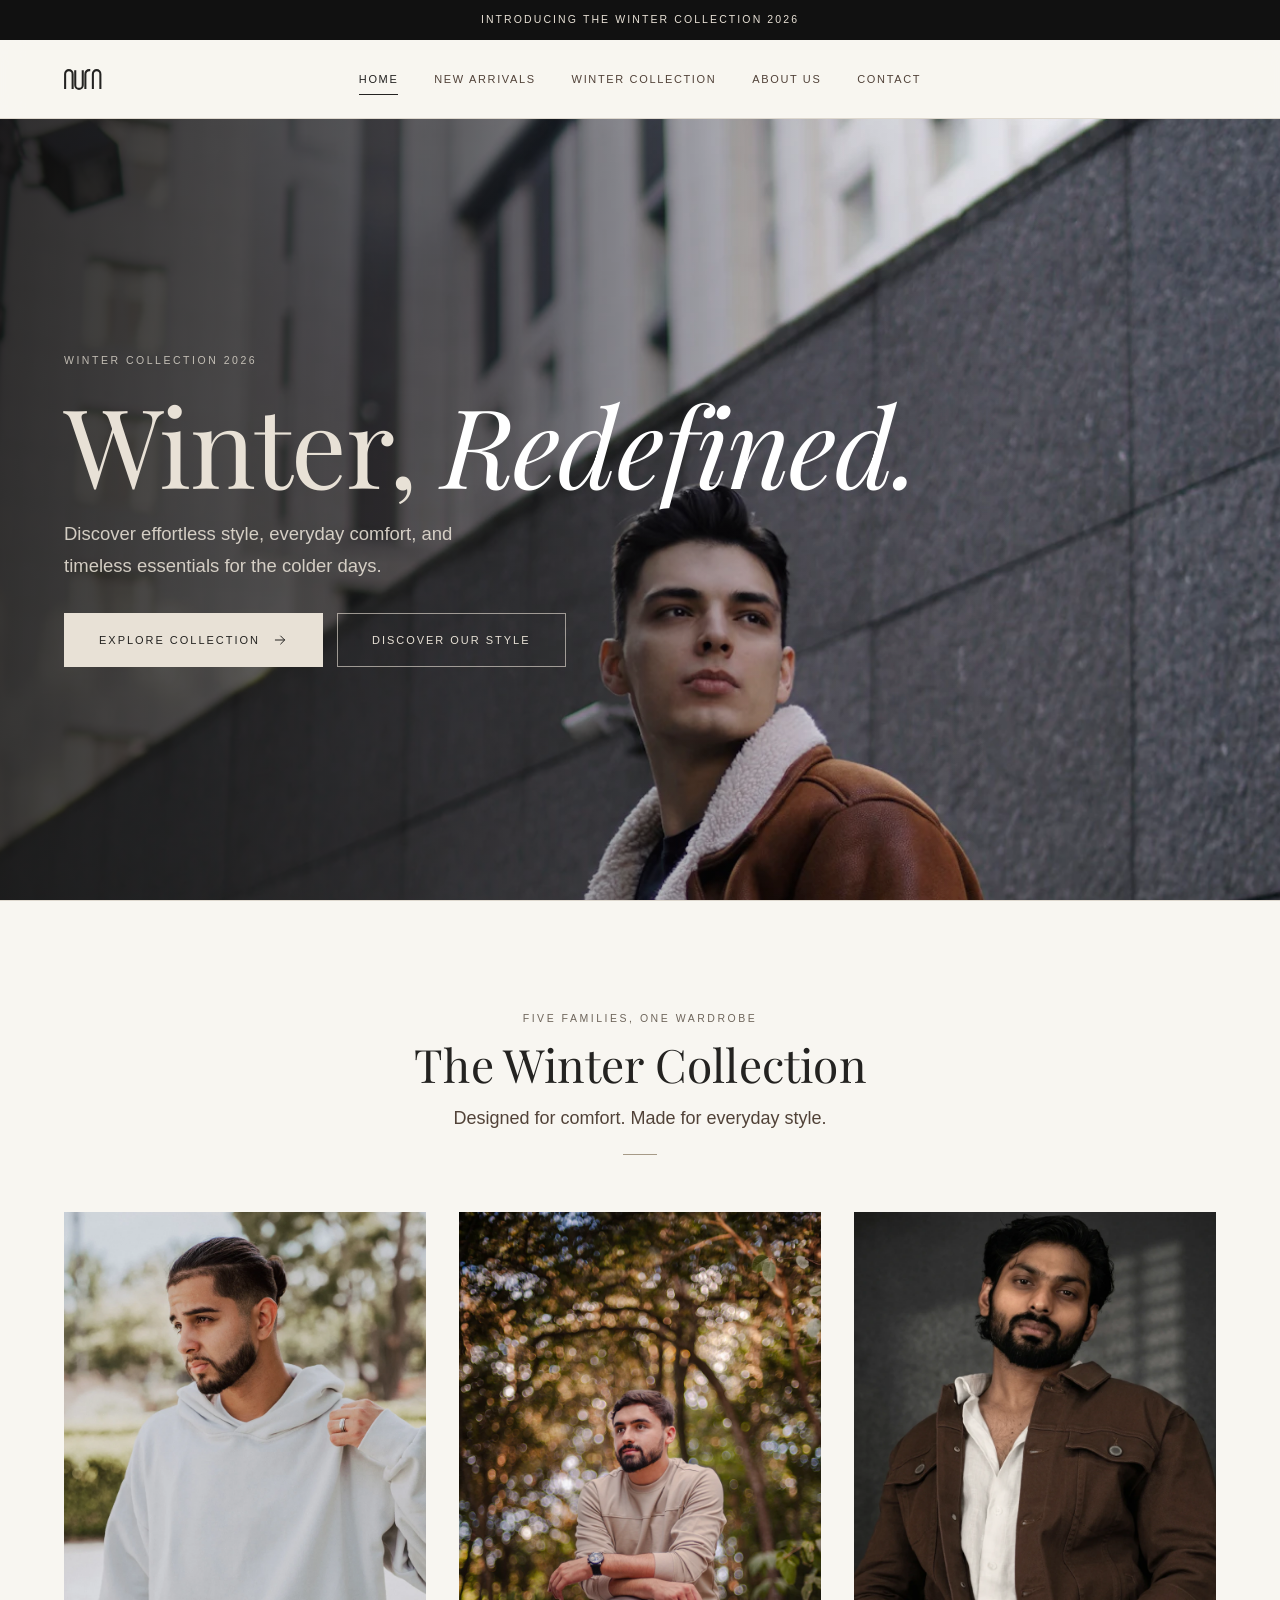
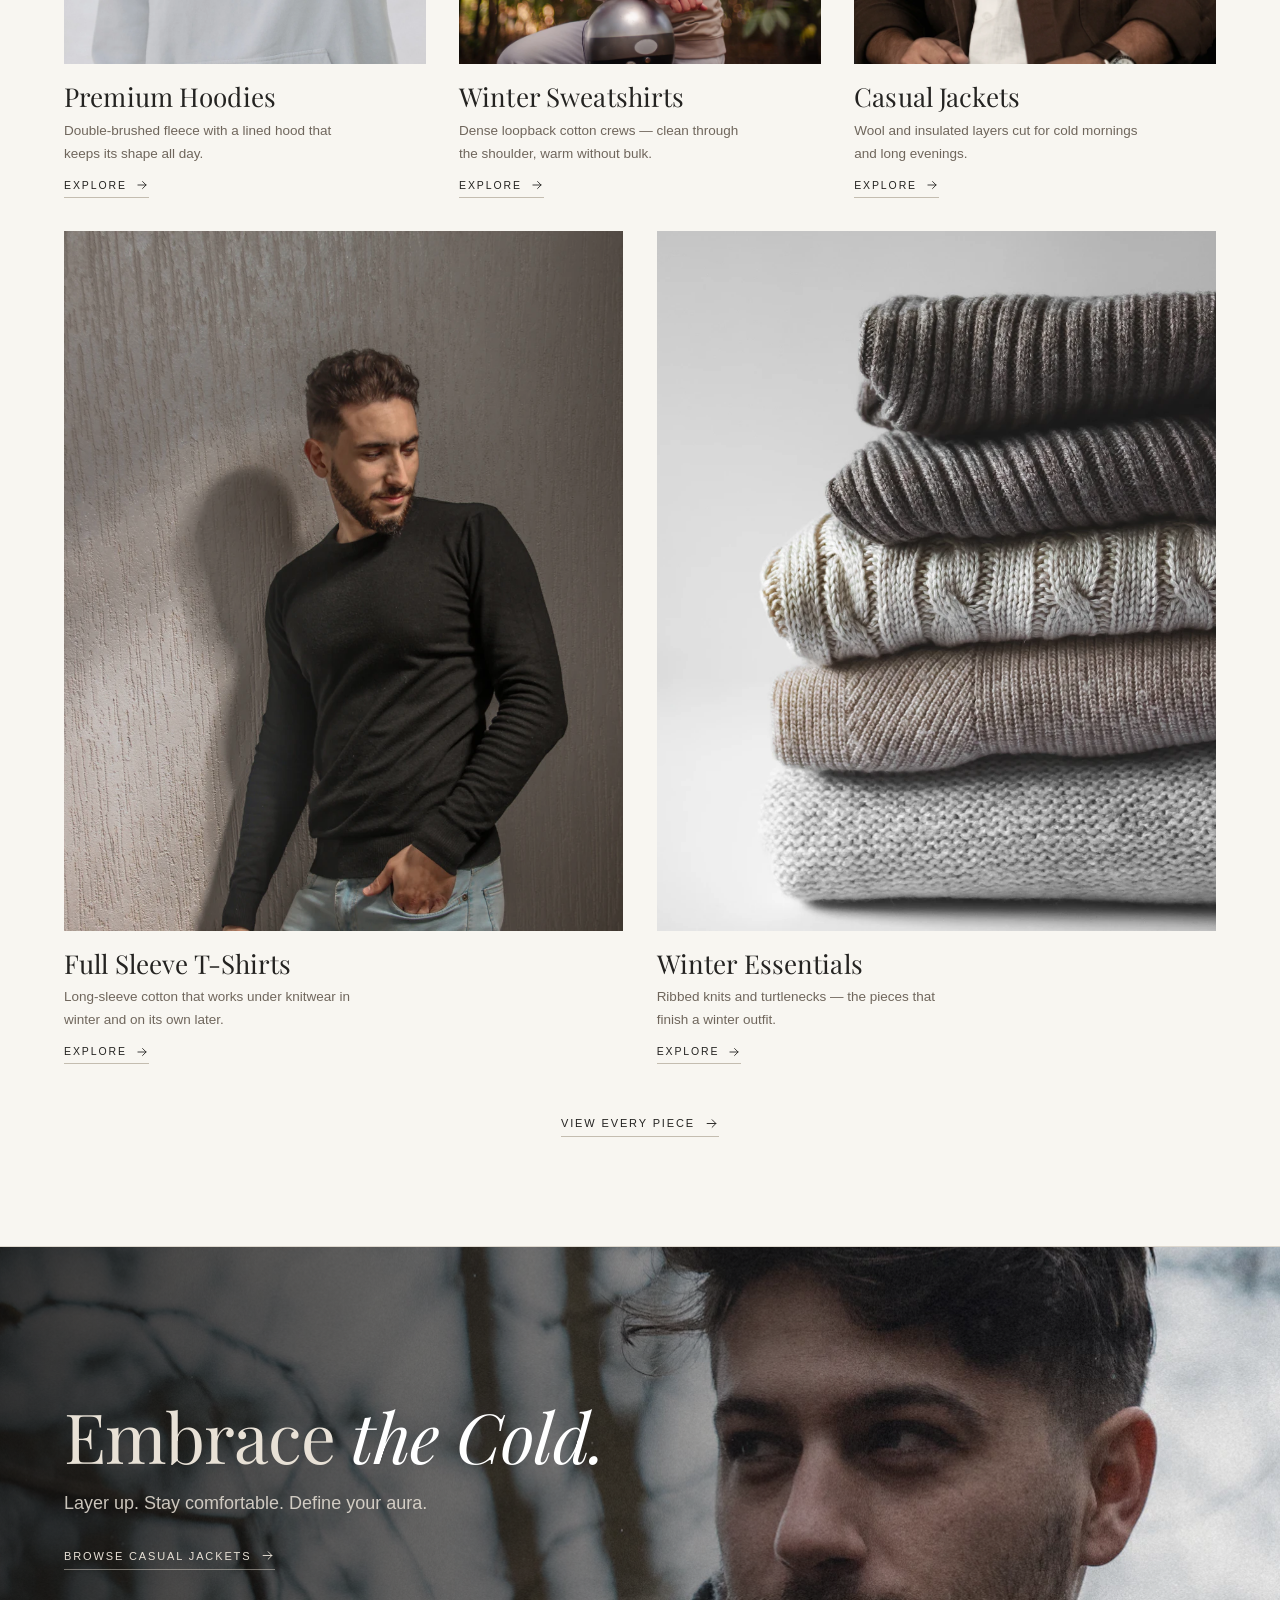
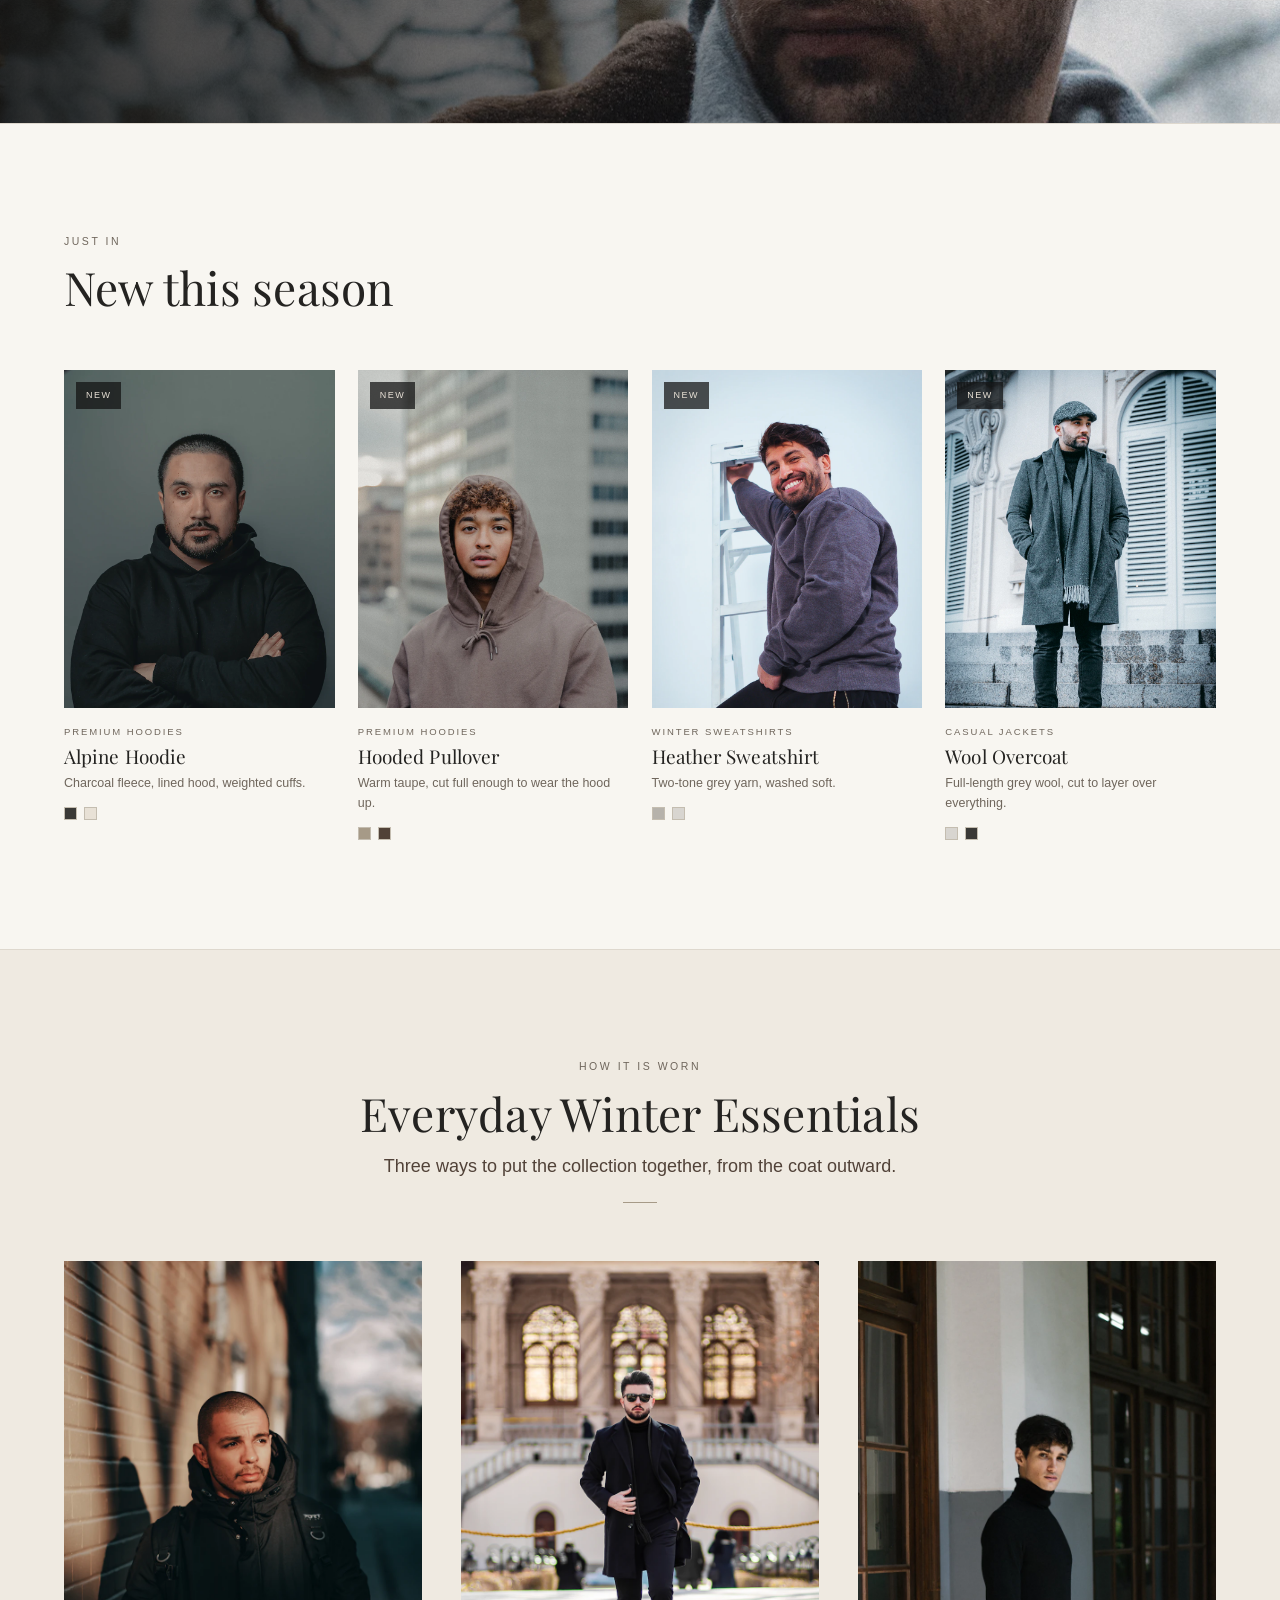
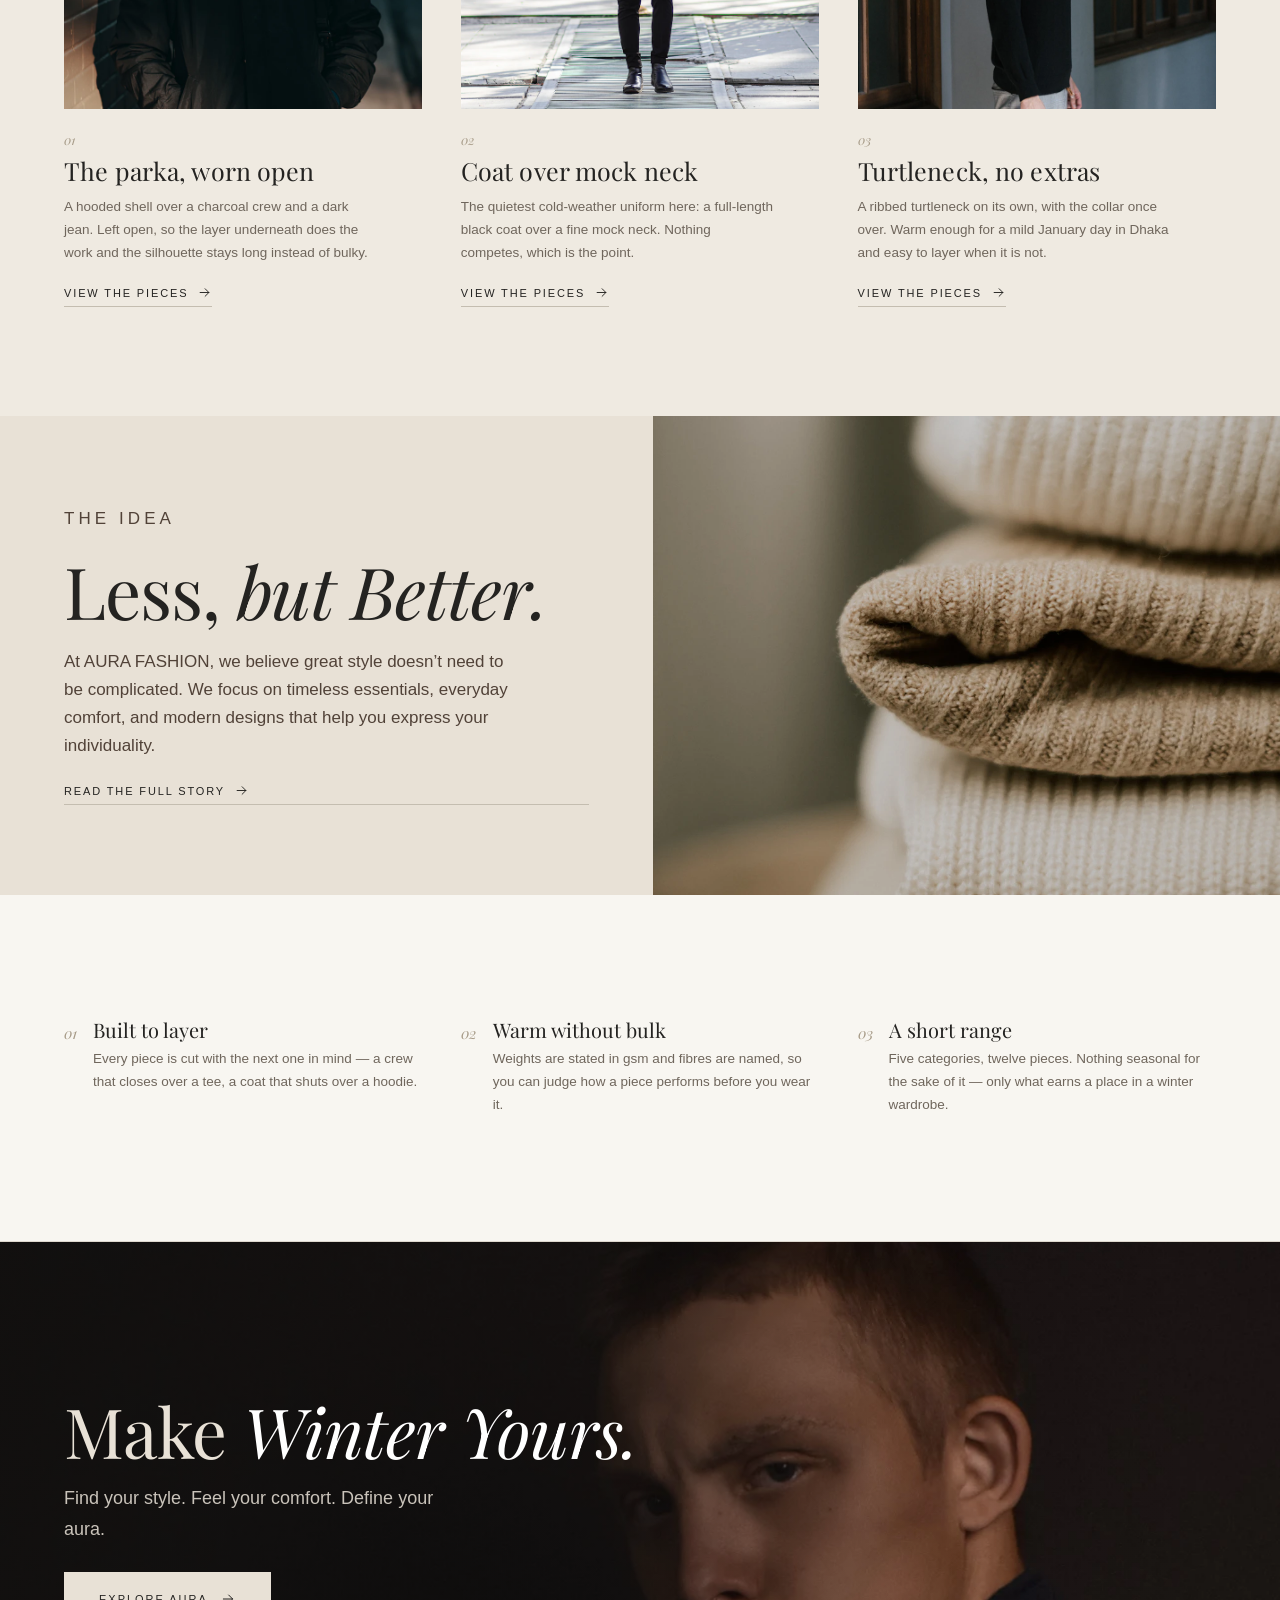
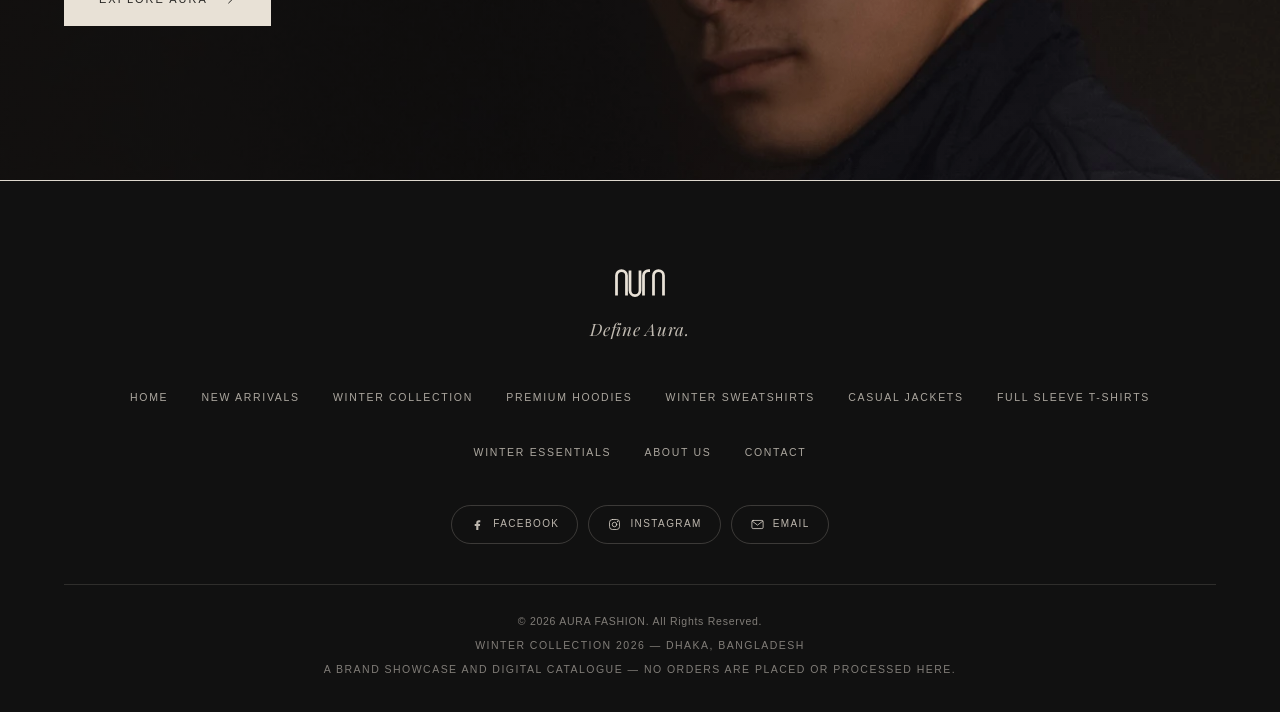
==== commit c4e8c702: "Update Aura Fashion website with winter edition design" ====
--- a/index.html
+++ b/index.html
@@ -3,16 +3,19 @@
 <head>
 <meta charset="utf-8">
 <meta name="viewport" content="width=device-width, initial-scale=1">
-<title>AURA FASHION — Timeless Essentials. Everyday Comfort.</title>
-<meta name="description" content="AURA FASHION is a minimalist clothing label building heavyweight tees and archive-inspired jerseys. Browse the digital catalogue.">
-<meta name="theme-color" content="#0a0a0a">
-<meta property="og:title" content="AURA FASHION — Define Aura.">
-<meta property="og:description" content="Timeless essentials. Everyday comfort. A brand showcase and digital catalogue.">
+<title>AURA FASHION — Winter Collection 2026 | Define Aura.</title>
+<meta name="description" content="AURA FASHION Winter Collection 2026: premium hoodies, winter sweatshirts, casual jackets, full sleeve t-shirts and winter essentials for men. Designed for comfort, made for everyday style.">
+<meta name="theme-color" content="#111111">
+<meta property="og:title" content="AURA FASHION — Winter Collection 2026">
+<meta property="og:description" content="Discover effortless style, everyday comfort, and timeless essentials for the colder days.">
 <meta property="og:type" content="website">
-<meta property="og:image" content="assets/images/editorial/hero.jpg">
+<meta property="og:image" content="assets/images/hero/hero-winter-shearling.webp">
 <link rel="icon" href="assets/favicon.svg" type="image/svg+xml">
 <script>document.documentElement.classList.add("js")</script>
+<link rel="preload" href="assets/fonts/PlayfairDisplay-normal-400700.woff2" as="font" type="font/woff2" crossorigin>
+<link rel="stylesheet" href="assets/css/fonts.css">
 <link rel="stylesheet" href="assets/css/style.css">
+<link rel="preload" href="assets/images/hero/hero-winter-shearling.webp" as="image" fetchpriority="high">
 </head>
 <body data-page="home">
 
@@ -20,73 +23,103 @@
 
 <main id="main">
 
-  <!-- Hero -->
+  <!-- C. Hero -->
   <section class="hero">
     <div class="hero-media">
-      <img src="assets/images/editorial/hero.jpg"
-           alt="A model in a plain black crew-neck t-shirt standing against a raw concrete wall"
-           width="1600" height="1067" fetchpriority="high" decoding="async">
+      <img class="hero-img" src="assets/images/hero/hero-winter-shearling.webp"
+           alt="A man in a brown shearling-lined winter jacket standing in front of a concrete wall"
+           width="1400" height="1500" fetchpriority="high" decoding="async">
+      <span class="hero-scrim" aria-hidden="true"></span>
     </div>
-    <div class="hero-panel">
-      <p class="eyebrow">Collection 01 &mdash; Everyday Essentials</p>
-      <h1 class="hero-title">Style that speaks.</h1>
-      <p class="hero-sub">Everyday essentials. Effortless style. Fewer pieces, made properly, in cloth we would wear ourselves.</p>
+    <div class="hero-copy">
+      <p class="eyebrow eyebrow--light">Winter Collection 2026</p>
+      <h1 class="hero-title">Winter, <em>Redefined.</em></h1>
+      <p class="hero-sub">Discover effortless style, everyday comfort, and timeless essentials
+        for the colder days.</p>
       <div class="hero-actions">
-        <a class="btn" href="collection.html">Explore Collection
+        <a class="btn btn--light" href="collection.html">Explore Collection
           <svg class="ai" viewBox="0 0 24 24" fill="none" stroke="currentColor" stroke-width="1.5" stroke-linecap="round" stroke-linejoin="round" aria-hidden="true"><path d="M5 12h14M13 6l6 6-6 6"/></svg>
         </a>
-        <a class="btn btn--ghost" href="about.html">Our Story</a>
-      </div>
-      <div class="hero-foot">
-        <span>Est. 2026</span>
-        <span>Dhaka, Bangladesh</span>
-        <span>T-Shirts &amp; Jerseys</span>
+        <a class="btn btn--outline-light" href="about.html">Discover Our Style</a>
       </div>
     </div>
   </section>
 
-  <!-- Categories -->
-  <section class="section">
+  <!-- D. The five winter categories -->
+  <section class="section" id="categories">
     <div class="wrap">
       <header class="section-head" data-reveal>
-        <p class="eyebrow">Two families, nothing else</p>
-        <h2 class="section-title">Browse by category</h2>
+        <p class="eyebrow">Five families, one wardrobe</p>
+        <h2 class="section-title">The Winter Collection</h2>
+        <p class="lede">Designed for comfort. Made for everyday style.</p>
       </header>
       <div class="cat-grid" id="categoryGrid"></div>
       <div class="home-cta" data-reveal>
-        <a class="text-link" href="collection.html">View the full catalogue
+        <a class="text-link" href="collection.html">View every piece
           <svg class="ai" viewBox="0 0 24 24" fill="none" stroke="currentColor" stroke-width="1.5" stroke-linecap="round" stroke-linejoin="round" aria-hidden="true"><path d="M5 12h14M13 6l6 6-6 6"/></svg>
         </a>
       </div>
     </div>
   </section>
 
-  <!-- Featured pieces -->
+  <!-- E. Seasonal banner -->
+  <section class="banner">
+    <div class="banner-media">
+      <img src="assets/images/campaigns/embrace-the-cold.webp"
+           alt="A man in a long coat and woollen scarf standing among bare winter trees"
+           width="1800" height="900" loading="lazy" decoding="async">
+      <span class="banner-scrim" aria-hidden="true"></span>
+    </div>
+    <div class="wrap banner-body">
+      <h2 class="banner-title" data-reveal>Embrace <em>the Cold.</em></h2>
+      <p class="banner-text" data-reveal style="--d:120ms">Layer up. Stay comfortable.
+        Define your aura.</p>
+      <a class="text-link text-link--light" href="collection.html?c=jackets" data-reveal style="--d:220ms">
+        Browse casual jackets
+        <svg class="ai" viewBox="0 0 24 24" fill="none" stroke="currentColor" stroke-width="1.5" stroke-linecap="round" stroke-linejoin="round" aria-hidden="true"><path d="M5 12h14M13 6l6 6-6 6"/></svg>
+      </a>
+    </div>
+  </section>
+
+  <!-- New arrivals -->
+  <section class="section" id="new-arrivals">
+    <div class="wrap">
+      <header class="section-head section-head--flush" data-reveal>
+        <p class="eyebrow">Just in</p>
+        <h2 class="section-title">New this season</h2>
+      </header>
+      <div class="product-grid product-grid--four" id="newGrid"></div>
+    </div>
+  </section>
+
+  <!-- F. Editorial looks -->
   <section class="section section--wash section--rule">
     <div class="wrap">
       <header class="section-head" data-reveal>
-        <p class="eyebrow">Selected pieces</p>
-        <h2 class="section-title">Featured essentials</h2>
+        <p class="eyebrow">How it is worn</p>
+        <h2 class="section-title">Everyday Winter Essentials</h2>
+        <p class="lede">Three ways to put the collection together, from the coat outward.</p>
       </header>
-      <div class="product-grid product-grid--four" id="featuredGrid"></div>
+      <div class="look-grid" id="lookGrid"></div>
     </div>
   </section>
 
-  <!-- Brand introduction -->
+  <!-- G. Brand story -->
   <section class="intro">
     <div class="intro-body" data-reveal>
       <p class="eyebrow">The idea</p>
-      <h2 class="intro-title">Less, but better.</h2>
-      <p>AURA started from a simple frustration: the shirts we actually wore out were the ones with nothing on them. No logo across the chest, no slogan we would grow out of &mdash; just good cloth, cut honestly.</p>
-      <p>So we kept the range deliberately small. Heavyweight cotton tees in a handful of colours that work together, and jerseys rebuilt from archive silhouettes we still like after forty years. Every piece is designed to be worn hard, washed often, and replaced only when it finally gives out.</p>
+      <h2 class="intro-title">Less, <em>but Better.</em></h2>
+      <p>At AURA FASHION, we believe great style doesn&rsquo;t need to be complicated. We focus
+        on timeless essentials, everyday comfort, and modern designs that help you express your
+        individuality.</p>
       <a class="text-link" href="about.html">Read the full story
         <svg class="ai" viewBox="0 0 24 24" fill="none" stroke="currentColor" stroke-width="1.5" stroke-linecap="round" stroke-linejoin="round" aria-hidden="true"><path d="M5 12h14M13 6l6 6-6 6"/></svg>
       </a>
     </div>
     <div class="intro-media">
-      <img src="assets/images/editorial/detail-fabric.jpg"
-           alt="Close detail of heavy black cotton jersey showing the knit grain and a stitched hem"
-           width="900" height="900" loading="lazy" decoding="async">
+      <img src="assets/images/lifestyle/story-folded-knits.webp"
+           alt="A stack of folded cream and oatmeal ribbed knits photographed in soft light"
+           width="1000" height="1200" loading="lazy" decoding="async">
     </div>
   </section>
 
@@ -97,25 +130,46 @@
         <div class="value" data-reveal style="--d:0ms">
           <span class="value-num">01</span>
           <div>
-            <h3>Cloth first</h3>
-            <p>Weights are stated in gsm and fibres are named. If a tee is 260 gsm open-end cotton, that is what you get.</p>
+            <h3>Built to layer</h3>
+            <p>Every piece is cut with the next one in mind — a crew that closes over a tee, a
+              coat that shuts over a hoodie.</p>
           </div>
         </div>
         <div class="value" data-reveal style="--d:110ms">
           <span class="value-num">02</span>
           <div>
-            <h3>No graphics</h3>
-            <p>Nothing is printed on top of the garment. Pattern comes from the weave, the panel and the stripe &mdash; not an ink logo.</p>
+            <h3>Warm without bulk</h3>
+            <p>Weights are stated in gsm and fibres are named, so you can judge how a piece
+              performs before you wear it.</p>
           </div>
         </div>
         <div class="value" data-reveal style="--d:220ms">
           <span class="value-num">03</span>
           <div>
-            <h3>A small range</h3>
-            <p>Two categories, twelve pieces. Short enough that we can finish every one properly, and re-run it when we get it right.</p>
+            <h3>A short range</h3>
+            <p>Five categories, twelve pieces. Nothing seasonal for the sake of it — only what
+              earns a place in a winter wardrobe.</p>
           </div>
         </div>
       </div>
+    </div>
+  </section>
+
+  <!-- H. Closing banner -->
+  <section class="banner">
+    <div class="banner-media">
+      <img src="assets/images/campaigns/make-winter-yours.webp"
+           alt="A man in a dark quilted jacket photographed close against a shadowed background"
+           width="1800" height="900" loading="lazy" decoding="async">
+      <span class="banner-scrim" aria-hidden="true"></span>
+    </div>
+    <div class="wrap banner-body">
+      <h2 class="banner-title" data-reveal>Make <em>Winter Yours.</em></h2>
+      <p class="banner-text" data-reveal style="--d:120ms">Find your style. Feel your comfort.
+        Define your aura.</p>
+      <a class="btn btn--light" href="collection.html" data-reveal style="--d:220ms">Explore Aura
+        <svg class="ai" viewBox="0 0 24 24" fill="none" stroke="currentColor" stroke-width="1.5" stroke-linecap="round" stroke-linejoin="round" aria-hidden="true"><path d="M5 12h14M13 6l6 6-6 6"/></svg>
+      </a>
     </div>
   </section>
 
--- a/assets/css/fonts.css
+++ b/assets/css/fonts.css
@@ -0,0 +1,22 @@
+/* Playfair Display — SIL Open Font License 1.1, https://scripts.sil.org/OFL
+   Self-hosted variable woff2; the site makes no third-party font requests. */
+
+/* latin */
+@font-face {
+  font-family: 'Playfair Display';
+  font-style: italic;
+  font-weight: 400 700;
+  font-display: swap;
+  src: url(../fonts/PlayfairDisplay-italic-400700.woff2) format('woff2');
+  unicode-range: U+0000-00FF, U+0131, U+0152-0153, U+02BB-02BC, U+02C6, U+02DA, U+02DC, U+0304, U+0308, U+0329, U+2000-206F, U+20AC, U+2122, U+2191, U+2193, U+2212, U+2215, U+FEFF, U+FFFD;
+}
+
+/* latin */
+@font-face {
+  font-family: 'Playfair Display';
+  font-style: normal;
+  font-weight: 400 700;
+  font-display: swap;
+  src: url(../fonts/PlayfairDisplay-normal-400700.woff2) format('woff2');
+  unicode-range: U+0000-00FF, U+0131, U+0152-0153, U+02BB-02BC, U+02C6, U+02DA, U+02DC, U+0304, U+0308, U+0329, U+2000-206F, U+20AC, U+2122, U+2191, U+2193, U+2212, U+2215, U+FEFF, U+FFFD;
+}
--- a/assets/css/style.css
+++ b/assets/css/style.css
@@ -1,6 +1,7 @@
 /* ==========================================================================
    AURA FASHION — stylesheet
-   Premium minimalist black/white system. No frameworks, no external requests.
+   Winter Collection 2026. Editorial serif display over a warm charcoal,
+   espresso and winter-cream palette. No frameworks, no external requests.
 
    1  Tokens & reset
    2  Typography
@@ -20,22 +21,25 @@
 /* =============================== 1. Tokens =============================== */
 
 :root {
-  --ink: #0d0d0d;
-  --ink-soft: #46464a;
-  --muted: #7c7c80;
-  --line: #e3e2df;
-  --line-strong: #c9c8c4;
-  --paper: #ffffff;
-  --wash: #f5f4f2;
-  --wash-deep: #eceae6;
-  --black: #0a0a0a;
-
+  --ink: #242321;          /* charcoal — primary text */
+  --ink-soft: #514238;     /* espresso — secondary text */
+  --muted: #6f665c;        /* small caps, meta copy (AA on paper) */
+  --taupe: #a69a87;        /* warm taupe — rules and accents only */
+  --cream: #e8e1d6;        /* winter cream */
+  --paper: #f8f6f1;        /* off white — page background */
+  --paper-deep: #efeae1;   /* raised panels */
+  --soft-grey: #d8d5d0;    /* hairlines */
+  --line: #ded8ce;
+  --line-strong: #c4bdb0;
+  --black: #111111;        /* pure black — dark bands */
+
+  --serif: "Playfair Display", "Iowan Old Style", "Palatino Linotype", Palatino, Georgia, serif;
   --sans: "Helvetica Neue", Helvetica, Arial, "Segoe UI", system-ui, sans-serif;
 
-  --header-h: 74px;
-  --announce-h: 38px;
-  --maxw: 1240px;
-  --pad: clamp(20px, 5vw, 64px);
+  --header-h: 78px;
+  --announce-h: 40px;
+  --maxw: 1280px;
+  --pad: clamp(20px, 5vw, 68px);
   --gutter: clamp(18px, 2.2vw, 30px);
 
   --ease: cubic-bezier(0.22, 0.61, 0.36, 1);
@@ -56,7 +60,7 @@
 body {
   font-family: var(--sans);
   font-size: 16px;
-  line-height: 1.6;
+  line-height: 1.65;
   color: var(--ink);
   background: var(--paper);
   -webkit-font-smoothing: antialiased;
@@ -80,31 +84,41 @@
 
 ul { list-style: none; padding: 0; }
 
-h1, h2, h3, h4 { font-weight: 500; line-height: 1.1; }
-
-::selection { background: var(--ink); color: var(--paper); }
+h1, h2, h3, h4 {
+  font-family: var(--serif);
+  font-weight: 400;
+  line-height: 1.06;
+  letter-spacing: 0.005em;
+}
+
+::selection { background: var(--ink); color: var(--cream); }
 
 /* ============================= 2. Typography ============================= */
 
 .eyebrow {
   font-size: 10.5px;
-  letter-spacing: 0.22em;
+  letter-spacing: 0.24em;
   text-transform: uppercase;
   color: var(--muted);
   font-weight: 400;
 }
 
+.eyebrow--light { color: rgba(232, 225, 214, 0.78); }
+
 .section-title {
-  font-size: clamp(22px, 2.9vw, 32px);
-  text-transform: uppercase;
-  letter-spacing: 0.05em;
-  line-height: 1.05;
-}
+  font-family: var(--serif);
+  font-size: clamp(27px, 3.6vw, 46px);
+  line-height: 1.04;
+  letter-spacing: 0.005em;
+}
+
+.section-title em { font-style: italic; }
 
 .lede {
   font-size: clamp(15px, 1.5vw, 18px);
   line-height: 1.7;
   color: var(--ink-soft);
+  max-width: 58ch;
 }
 
 /* ========================== 3. Layout primitives ========================= */
@@ -116,26 +130,29 @@
   padding-inline: var(--pad);
 }
 
-.section { padding-block: clamp(60px, 8.5vw, 116px); }
-.section--tight { padding-block: clamp(44px, 5.5vw, 72px); }
-.section--wash { background: var(--wash); }
+.section { padding-block: clamp(64px, 8.5vw, 122px); }
+.section--tight { padding-block: clamp(44px, 5.5vw, 76px); }
+.section--wash { background: var(--paper-deep); }
+.section--cream { background: var(--cream); }
 .section--rule { border-top: 1px solid var(--line); }
 
 .section-head {
   display: flex;
   flex-direction: column;
   align-items: center;
-  gap: 12px;
+  gap: 14px;
   text-align: center;
-  margin-bottom: clamp(32px, 4.5vw, 56px);
-}
+  margin-bottom: clamp(34px, 4.5vw, 60px);
+}
+
+.section-head .lede { margin-inline: auto; }
 
 .section-head::after {
   content: "";
-  width: 26px;
+  width: 34px;
   height: 1px;
-  background: var(--ink);
-  opacity: 0.35;
+  background: var(--taupe);
+  margin-top: 6px;
 }
 
 .section-head--flush { align-items: flex-start; text-align: left; }
@@ -153,9 +170,10 @@
   padding: 17px 34px;
   border: 1px solid var(--ink);
   background: var(--ink);
-  color: var(--paper);
+  color: var(--cream);
+  font-family: var(--sans);
   font-size: 11px;
-  letter-spacing: 0.17em;
+  letter-spacing: 0.18em;
   text-transform: uppercase;
   transition: background var(--t-fast), color var(--t-fast),
               border-color var(--t-fast), transform var(--t-fast);
@@ -166,10 +184,20 @@
 .btn:active { transform: translateY(1px); }
 
 .btn--ghost { background: transparent; color: var(--ink); }
-.btn--ghost:hover { background: var(--ink); color: var(--paper); }
-
-.btn--light { border-color: var(--paper); background: var(--paper); color: var(--ink); }
-.btn--light:hover { background: transparent; color: var(--paper); }
+.btn--ghost:hover { background: var(--ink); color: var(--cream); }
+
+.btn--light { border-color: var(--cream); background: var(--cream); color: var(--ink); }
+.btn--light:hover { background: transparent; color: var(--cream); }
+
+/* Sits on a photograph: a hairline outline with a soft dark plate behind it so
+   the label stays legible whatever the image does underneath. */
+.btn--outline-light {
+  border-color: rgba(232, 225, 214, 0.62);
+  background: transparent;
+  color: var(--cream);
+}
+
+.btn--outline-light:hover { background: var(--cream); color: var(--ink); border-color: var(--cream); }
 
 .btn--sm { padding: 13px 24px; font-size: 10px; }
 
@@ -180,16 +208,19 @@
   align-items: center;
   gap: 9px;
   font-size: 11px;
-  letter-spacing: 0.16em;
-  text-transform: uppercase;
-  padding-bottom: 3px;
+  letter-spacing: 0.17em;
+  text-transform: uppercase;
+  padding-bottom: 4px;
   border-bottom: 1px solid var(--line-strong);
-  transition: border-color var(--t-fast), gap var(--t-fast);
+  transition: border-color var(--t-fast), gap var(--t-fast), color var(--t-fast);
 }
 
 .text-link:hover { border-color: var(--ink); gap: 14px; }
 .text-link .ai { width: 15px; height: 15px; }
 
+.text-link--light { color: var(--cream); border-bottom-color: rgba(232, 225, 214, 0.45); }
+.text-link--light:hover { color: #fff; border-bottom-color: #fff; }
+
 /* ================= 5. Announcement bar, header, nav ====================== */
 
 .announce {
@@ -197,9 +228,9 @@
   display: grid;
   place-items: center;
   background: var(--black);
-  color: #fff;
+  color: var(--cream);
   font-size: 10.5px;
-  letter-spacing: 0.18em;
+  letter-spacing: 0.2em;
   text-transform: uppercase;
   padding-inline: 16px;
   text-align: center;
@@ -209,14 +240,14 @@
   position: sticky;
   top: 0;
   z-index: 60;
-  background: rgba(255, 255, 255, 0.94);
-  -webkit-backdrop-filter: saturate(180%) blur(12px);
-  backdrop-filter: saturate(180%) blur(12px);
+  background: rgba(248, 246, 241, 0.94);
+  -webkit-backdrop-filter: saturate(160%) blur(12px);
+  backdrop-filter: saturate(160%) blur(12px);
   border-bottom: 1px solid var(--line);
-  transition: box-shadow var(--t-fast);
-}
-
-.site-header.is-stuck { box-shadow: 0 1px 22px rgba(0, 0, 0, 0.05); }
+  transition: box-shadow var(--t-fast), background var(--t-fast);
+}
+
+.site-header.is-stuck { box-shadow: 0 1px 20px rgba(36, 35, 33, 0.07); }
 
 .header-inner {
   display: grid;
@@ -241,7 +272,7 @@
   justify-self: center;
   display: flex;
   align-items: center;
-  gap: clamp(22px, 3vw, 40px);
+  gap: clamp(20px, 2.8vw, 38px);
 }
 
 .nav-link {
@@ -310,7 +341,7 @@
   position: fixed;
   inset: 0;
   z-index: 70;
-  background: rgba(10, 10, 10, 0.42);
+  background: rgba(17, 17, 17, 0.44);
   opacity: 0;
   transition: opacity var(--t-med);
 }
@@ -323,7 +354,7 @@
   right: 0;
   bottom: 0;
   z-index: 80;
-  width: min(360px, 88vw);
+  width: min(370px, 88vw);
   background: var(--paper);
   border-left: 1px solid var(--line);
   display: flex;
@@ -354,21 +385,21 @@
 .drawer-close { width: 40px; height: 40px; display: grid; place-items: center; }
 .drawer-close .ai { width: 20px; height: 20px; }
 
-.drawer-links { display: flex; flex-direction: column; padding-top: 14px; }
+.drawer-links { display: flex; flex-direction: column; padding-top: 10px; }
 
 .drawer-link {
-  font-size: clamp(24px, 7vw, 30px);
-  text-transform: uppercase;
-  letter-spacing: 0.02em;
-  padding: 14px 0;
+  font-family: var(--serif);
+  font-size: clamp(25px, 7vw, 32px);
+  letter-spacing: 0.01em;
+  padding: 15px 0;
   border-bottom: 1px solid var(--line);
   transition: padding-left var(--t-fast), color var(--t-fast);
 }
 
-.drawer-link:hover { padding-left: 10px; color: var(--muted); }
+.drawer-link:hover { padding-left: 10px; color: var(--ink-soft); }
 
 .drawer-foot { margin-top: auto; padding-top: 32px; display: grid; gap: 14px; }
-.drawer-slogan { font-size: 11px; letter-spacing: 0.22em; color: var(--muted); }
+.drawer-slogan { font-size: 11px; letter-spacing: 0.22em; text-transform: uppercase; color: var(--muted); }
 
 .drawer-mail {
   display: inline-flex;
@@ -387,8 +418,8 @@
   position: relative;
   overflow: hidden;
   background: var(--black);
-  color: #fff;
-  padding-block: clamp(54px, 7vw, 84px) clamp(26px, 3vw, 34px);
+  color: var(--cream);
+  padding-block: clamp(56px, 7vw, 88px) clamp(26px, 3vw, 34px);
 }
 
 .footer-inner {
@@ -397,19 +428,20 @@
   display: flex;
   flex-direction: column;
   align-items: center;
-  gap: clamp(26px, 3.6vw, 38px);
+  gap: clamp(26px, 3.6vw, 40px);
   text-align: center;
 }
 
-.footer-brand { display: grid; justify-items: center; gap: 16px; }
-
-.wordmark--footer { height: 28px; color: #fff; }
+.footer-brand { display: grid; justify-items: center; gap: 18px; }
+
+.wordmark--footer { height: 28px; color: var(--cream); }
 
 .footer-slogan {
-  font-size: 10.5px;
-  letter-spacing: 0.26em;
-  text-transform: uppercase;
-  color: rgba(255, 255, 255, 0.5);
+  font-family: var(--serif);
+  font-style: italic;
+  font-size: 17px;
+  letter-spacing: 0.04em;
+  color: rgba(232, 225, 214, 0.82);
 }
 
 .footer-nav {
@@ -424,68 +456,58 @@
   font-size: 10.5px;
   letter-spacing: 0.16em;
   text-transform: uppercase;
-  color: rgba(255, 255, 255, 0.68);
+  color: rgba(232, 225, 214, 0.72);
   padding-bottom: 3px;
   border-bottom: 1px solid transparent;
   transition: color var(--t-fast), border-color var(--t-fast);
 }
 
-.footer-nav a:hover { color: #fff; border-color: rgba(255, 255, 255, 0.5); }
+.footer-nav a:hover { color: #fff; border-color: rgba(232, 225, 214, 0.55); }
 
 .footer-social { display: flex; flex-wrap: wrap; justify-content: center; gap: 10px; }
 
-.footer-social a {
+.footer-social a,
+.footer-social .social-static {
   display: inline-flex;
   align-items: center;
   gap: 8px;
   padding: 10px 18px;
-  border: 1px solid rgba(255, 255, 255, 0.18);
+  border: 1px solid rgba(232, 225, 214, 0.2);
   border-radius: 999px;
   font-size: 10px;
   letter-spacing: 0.14em;
   text-transform: uppercase;
-  color: rgba(255, 255, 255, 0.78);
-  transition: background var(--t-fast), color var(--t-fast),
-              border-color var(--t-fast);
+  color: rgba(232, 225, 214, 0.8);
+  transition: background var(--t-fast), color var(--t-fast), border-color var(--t-fast);
 }
 
 .footer-social .ai { width: 15px; height: 15px; }
 
 .footer-social a:hover {
-  background: #fff;
+  background: var(--cream);
   color: var(--black);
-  border-color: #fff;
+  border-color: var(--cream);
 }
 
 .footer-meta {
   width: 100%;
-  border-top: 1px solid rgba(255, 255, 255, 0.12);
+  border-top: 1px solid rgba(232, 225, 214, 0.14);
   padding-top: clamp(20px, 2.6vw, 28px);
   display: grid;
   gap: 7px;
   font-size: 10.5px;
   letter-spacing: 0.07em;
-  color: rgba(255, 255, 255, 0.42);
+  color: rgba(232, 225, 214, 0.52);
 }
 
 .footer-note { text-transform: uppercase; letter-spacing: 0.14em; }
 
-.sparkle {
-  position: absolute;
-  right: clamp(16px, 5vw, 70px);
-  bottom: clamp(16px, 5vw, 60px);
-  width: clamp(58px, 8vw, 104px);
-  height: auto;
-  fill: rgba(255, 255, 255, 0.09);
-  pointer-events: none;
-}
-
 /* ======================== 8. Cards & product grid ======================== */
 
 .product-grid {
   display: grid;
   grid-template-columns: repeat(4, minmax(0, 1fr));
-  gap: clamp(22px, 2.6vw, 34px) clamp(16px, 1.8vw, 24px);
+  gap: clamp(26px, 3vw, 42px) clamp(16px, 1.8vw, 26px);
 }
 
 .card { display: flex; flex-direction: column; }
@@ -493,9 +515,9 @@
 .card-media {
   position: relative;
   display: block;
-  aspect-ratio: 2 / 3;
+  aspect-ratio: 4 / 5;
   overflow: hidden;
-  background: var(--wash);
+  background: var(--cream);
 }
 
 .card-media img {
@@ -506,7 +528,7 @@
   transition: transform var(--t-slow);
 }
 
-.card:hover .card-media img { transform: scale(1.05); }
+.card:hover .card-media img { transform: scale(1.045); }
 
 .card-view {
   position: absolute;
@@ -531,7 +553,19 @@
 .card:hover .card-view,
 .card:focus-within .card-view { transform: translateY(0); }
 
-.card-body { padding-top: 15px; display: flex; flex-direction: column; gap: 5px; }
+.card-flag {
+  position: absolute;
+  top: 12px;
+  left: 12px;
+  background: rgba(17, 17, 17, 0.72);
+  color: var(--cream);
+  font-size: 9px;
+  letter-spacing: 0.16em;
+  text-transform: uppercase;
+  padding: 6px 10px;
+}
+
+.card-body { padding-top: 16px; display: flex; flex-direction: column; gap: 5px; }
 
 .card-cat {
   font-size: 9.5px;
@@ -540,7 +574,13 @@
   color: var(--muted);
 }
 
-.card-name { font-size: 15px; letter-spacing: 0.005em; }
+.card-name {
+  font-family: var(--serif);
+  font-size: 19px;
+  font-weight: 400;
+  line-height: 1.2;
+  letter-spacing: 0.005em;
+}
 
 .card-name a {
   background-image: linear-gradient(var(--ink), var(--ink));
@@ -552,9 +592,9 @@
 
 .card-name a:hover { background-size: 100% 1px; }
 
-.card-tag { font-size: 12.5px; line-height: 1.55; color: var(--muted); }
-
-.card-swatches { display: flex; gap: 7px; margin-top: 8px; }
+.card-tag { font-size: 12.5px; line-height: 1.6; color: var(--muted); }
+
+.card-swatches { display: flex; gap: 7px; margin-top: 9px; }
 
 .swatch {
   width: 13px;
@@ -575,81 +615,109 @@
 
 /* ============================== 9. Home page ============================= */
 
+/* --- hero ---------------------------------------------------------------- */
+
 .hero {
-  display: grid;
-  grid-template-columns: 1.02fr 0.98fr;
+  position: relative;
+  display: flex;
+  align-items: center;
+  min-height: calc(100vh - var(--header-h) - var(--announce-h));
+  background: var(--black);
   border-bottom: 1px solid var(--line);
 }
 
-.hero-media { position: relative; overflow: hidden; background: var(--wash); }
-
-.hero-media img {
+.hero-media {
+  position: absolute;
+  inset: 0;
+  overflow: hidden;
+  background: var(--black);
+}
+
+.hero-img {
+  position: absolute;
+  inset: 0;
   width: 100%;
   height: 100%;
-  min-height: 460px;
   object-fit: cover;
-  object-position: left center;
-}
-
-.hero-panel {
-  background: var(--wash);
+  object-position: 62% 30%;
+  /* The photograph is wider than it is tall, so object-position cannot push the
+     model aside on its own at desktop widths. Scaling slightly and shifting the
+     frame keeps the headline column clear of his face. */
+  transform: scale(1.14) translateX(6%);
+}
+
+.hero-scrim {
+  position: absolute;
+  inset: 0;
+  background: linear-gradient(96deg,
+    rgba(17, 16, 15, 0.86) 0%,
+    rgba(17, 16, 15, 0.62) 34%,
+    rgba(17, 16, 15, 0.12) 62%,
+    rgba(17, 16, 15, 0) 78%);
+}
+
+.hero-copy {
+  position: relative;
+  z-index: 1;
+  width: 100%;
+  max-width: var(--maxw);
+  margin-inline: auto;
+  padding-inline: var(--pad);
+  padding-block: clamp(56px, 8vw, 104px);
   display: flex;
   flex-direction: column;
-  justify-content: center;
-  gap: 26px;
-  padding: clamp(40px, 6vw, 86px) clamp(28px, 5.5vw, 84px);
+  align-items: flex-start;
+  gap: 24px;
 }
 
 .hero-title {
-  font-size: clamp(44px, 6.6vw, 86px);
+  font-size: clamp(52px, 8.6vw, 124px);
   line-height: 0.92;
-  letter-spacing: -0.025em;
-  text-transform: uppercase;
-  max-width: 12ch;
-}
+  letter-spacing: -0.015em;
+  color: var(--cream);
+  max-width: 14ch;
+}
+
+.hero-title em { font-style: italic; color: #fff; }
 
 .hero-sub {
-  font-size: clamp(15px, 1.5vw, 17.5px);
-  color: var(--ink-soft);
-  max-width: 34ch;
-}
-
-.hero-actions { display: flex; flex-wrap: wrap; gap: 14px; padding-top: 6px; }
-
-.hero-foot {
-  display: flex;
-  flex-wrap: wrap;
-  gap: 10px 26px;
-  padding-top: 22px;
-  border-top: 1px solid var(--line-strong);
-  font-size: 10px;
-  letter-spacing: 0.18em;
-  text-transform: uppercase;
-  color: var(--muted);
-}
+  font-size: clamp(15.5px, 1.6vw, 18.5px);
+  line-height: 1.7;
+  color: rgba(232, 225, 214, 0.88);
+  max-width: 42ch;
+}
+
+.hero-actions { display: flex; flex-wrap: wrap; gap: 14px; padding-top: 8px; }
+
+/* --- category tiles ------------------------------------------------------ */
 
 .cat-grid {
   display: grid;
-  grid-template-columns: repeat(2, minmax(0, 1fr));
+  grid-template-columns: repeat(6, minmax(0, 1fr));
   gap: clamp(20px, 2.6vw, 34px);
 }
 
-.cat-tile { display: flex; flex-direction: column; }
+/* Five tiles across a six-column track: three on the first row, two wider
+   tiles on the second, so the block never ends on an orphan. */
+.cat-tile { display: flex; flex-direction: column; grid-column: span 2; }
+.cat-tile:nth-child(4),
+.cat-tile:nth-child(5) { grid-column: span 3; }
 
 .cat-frame {
   position: relative;
   display: block;
   aspect-ratio: 4 / 5;
   overflow: hidden;
-  background: var(--wash);
+  background: var(--cream);
 }
 
 .cat-frame img {
   width: 100%;
   height: 100%;
   object-fit: cover;
+  object-position: center 22%;
   transition: transform var(--t-slow), filter var(--t-slow);
-  filter: saturate(0.92);
+  filter: saturate(0.94);
 }
 
 .cat-tile:hover .cat-frame img { transform: scale(1.05); filter: saturate(1); }
@@ -672,25 +740,154 @@
 .cat-arrow .ai { width: 17px; height: 17px; }
 .cat-tile:hover .cat-arrow { opacity: 1; transform: translateY(0); }
 
-.cat-caption {
-  display: flex;
-  align-items: baseline;
-  justify-content: space-between;
+.cat-caption { padding-top: 18px; display: grid; gap: 8px; }
+
+.cat-name {
+  font-family: var(--serif);
+  font-size: clamp(20px, 2.2vw, 26px);
+  font-weight: 400;
+  line-height: 1.15;
+}
+
+.cat-copy { font-size: 13.5px; line-height: 1.65; color: var(--muted); max-width: 40ch; }
+
+.cat-explore {
+  display: inline-flex;
+  align-items: center;
+  gap: 8px;
+  margin-top: 4px;
+  font-size: 10.5px;
+  letter-spacing: 0.18em;
+  text-transform: uppercase;
+  color: var(--ink);
+  padding-bottom: 3px;
+  border-bottom: 1px solid var(--line-strong);
+  width: max-content;
+  transition: gap var(--t-fast), border-color var(--t-fast);
+}
+
+.cat-tile:hover .cat-explore { gap: 13px; border-bottom-color: var(--ink); }
+.cat-explore .ai { width: 14px; height: 14px; }
+
+.home-cta { display: flex; justify-content: center; padding-top: clamp(34px, 4vw, 50px); }
+
+/* --- banner bands -------------------------------------------------------- */
+
+.banner {
+  position: relative;
+  display: flex;
+  align-items: center;
+  overflow: hidden;
+  border-block: 1px solid var(--line);
+  background: var(--black);
+}
+
+.banner-media { position: absolute; inset: 0; }
+
+.banner-media img {
+  width: 100%;
+  height: 100%;
+  object-fit: cover;
+  object-position: center 40%;
+  /* Both campaign photographs are wider than they are tall, so at banner
+     aspect the crop is vertical only and object-position cannot move the
+     model sideways. Zooming and sliding the frame keeps the copy column off
+     his face. */
+  transform: scale(1.4) translateX(13%);
+}
+
+.banner-scrim {
+  position: absolute;
+  inset: 0;
+  background: linear-gradient(90deg,
+    rgba(17, 16, 15, 0.82) 0%,
+    rgba(17, 16, 15, 0.55) 42%,
+    rgba(17, 16, 15, 0.08) 74%,
+    rgba(17, 16, 15, 0) 100%);
+}
+
+.banner-body {
+  position: relative;
+  z-index: 1;
+  padding-block: clamp(74px, 12vw, 158px);
+  display: flex;
+  flex-direction: column;
+  align-items: flex-start;
   gap: 18px;
-  padding-top: 16px;
-}
-
-.cat-name { font-size: clamp(17px, 1.9vw, 21px); letter-spacing: 0.05em; text-transform: uppercase; }
-.cat-copy { font-size: 12.5px; color: var(--muted); text-align: right; max-width: 30ch; }
-.cat-count { font-size: 9.5px; letter-spacing: 0.18em; text-transform: uppercase; color: var(--muted); }
-
-.home-cta { display: flex; justify-content: center; padding-top: clamp(30px, 4vw, 44px); }
+}
+
+.banner-title {
+  font-size: clamp(34px, 5.4vw, 74px);
+  line-height: 1;
+  letter-spacing: -0.01em;
+  color: var(--cream);
+  max-width: 16ch;
+}
+
+.banner-title em { font-style: italic; color: #fff; }
+
+.banner-text {
+  font-size: clamp(15px, 1.6vw, 18px);
+  line-height: 1.7;
+  color: rgba(232, 225, 214, 0.86);
+  max-width: 40ch;
+}
+
+.banner-body .btn,
+.banner-body .text-link { margin-top: 10px; }
+
+/* --- editorial look cards ------------------------------------------------ */
+
+.look-grid {
+  display: grid;
+  grid-template-columns: repeat(3, minmax(0, 1fr));
+  gap: clamp(22px, 3vw, 40px);
+}
+
+.look-card { display: flex; flex-direction: column; }
+
+.look-media {
+  position: relative;
+  overflow: hidden;
+  aspect-ratio: 4 / 5;
+  background: var(--cream);
+}
+
+.look-media img {
+  width: 100%;
+  height: 100%;
+  object-fit: cover;
+  object-position: center 20%;
+  transition: transform var(--t-slow);
+}
+
+.look-card:hover .look-media img { transform: scale(1.04); }
+
+.look-num {
+  font-family: var(--serif);
+  font-style: italic;
+  font-size: 13px;
+  color: var(--taupe);
+  padding-top: 20px;
+}
+
+.look-name {
+  font-family: var(--serif);
+  font-size: clamp(20px, 2.1vw, 25px);
+  font-weight: 400;
+  line-height: 1.2;
+  margin-top: 6px;
+}
+
+.look-copy { font-size: 13.5px; line-height: 1.7; color: var(--muted); margin-top: 10px; max-width: 42ch; }
+
+/* --- brand story --------------------------------------------------------- */
 
 .intro {
   display: grid;
-  grid-template-columns: 1.05fr 0.95fr;
+  grid-template-columns: 1.02fr 0.98fr;
   align-items: stretch;
-  background: var(--wash);
+  background: var(--cream);
 }
 
 .intro-body {
@@ -698,19 +895,18 @@
   flex-direction: column;
   justify-content: center;
   gap: 22px;
-  padding: clamp(48px, 7vw, 96px) clamp(24px, 5vw, 72px) clamp(48px, 7vw, 96px) var(--pad);
+  padding: clamp(52px, 7vw, 108px) clamp(24px, 5vw, 76px) clamp(52px, 7vw, 108px) var(--pad);
 }
 
 .intro-title {
-  font-size: clamp(34px, 5.2vw, 66px);
-  line-height: 0.95;
-  letter-spacing: -0.02em;
-  text-transform: uppercase;
-}
-
-.intro-body p { font-size: clamp(14.5px, 1.4vw, 16.5px); color: var(--ink-soft); max-width: 46ch; }
-
-.intro-media { position: relative; overflow: hidden; min-height: 340px; }
+  font-size: clamp(38px, 5.6vw, 72px);
+  line-height: 0.98;
+  letter-spacing: -0.015em;
+}
+
+.intro-body p { font-size: clamp(15px, 1.5vw, 17px); color: var(--ink-soft); max-width: 48ch; }
+
+.intro-media { position: relative; overflow: hidden; min-height: 360px; }
 
 .intro-media img {
   position: absolute;
@@ -719,55 +915,62 @@
   height: 100%;
   object-fit: cover;
   object-position: center;
-  filter: grayscale(0.35);
 }
 
 .value-strip {
   display: grid;
   grid-template-columns: repeat(3, minmax(0, 1fr));
-  gap: clamp(20px, 3vw, 40px);
-  padding-block: clamp(34px, 4.5vw, 52px);
+  gap: clamp(20px, 3vw, 44px);
+  padding-block: clamp(34px, 4.5vw, 54px);
 }
 
 .value { display: flex; gap: 16px; align-items: flex-start; }
 
 .value-num {
-  font-size: 10px;
-  letter-spacing: 0.14em;
-  color: var(--muted);
-  padding-top: 4px;
+  font-family: var(--serif);
+  font-style: italic;
+  font-size: 15px;
+  color: var(--taupe);
+  padding-top: 2px;
   flex: none;
 }
 
-.value h3 { font-size: 13.5px; letter-spacing: 0.1em; text-transform: uppercase; margin-bottom: 7px; }
-.value p { font-size: 13px; line-height: 1.65; color: var(--muted); }
+.value h3 {
+  font-family: var(--serif);
+  font-size: 20px;
+  font-weight: 400;
+  letter-spacing: 0;
+  text-transform: none;
+  margin-bottom: 8px;
+}
+
+.value p { font-size: 13.5px; line-height: 1.7; color: var(--muted); }
 
 /* ============================ 10. Collection ============================= */
 
 .page-head {
-  background: var(--wash);
+  background: var(--cream);
   border-bottom: 1px solid var(--line);
-  padding-block: clamp(52px, 7.5vw, 92px);
+  padding-block: clamp(56px, 8vw, 104px);
   text-align: center;
   display: grid;
-  gap: 14px;
+  gap: 16px;
   justify-items: center;
 }
 
 .page-title {
-  font-size: clamp(38px, 6vw, 74px);
+  font-size: clamp(42px, 6.4vw, 84px);
   line-height: 1;
-  letter-spacing: -0.02em;
-  text-transform: uppercase;
-}
-
-.page-sub { font-size: clamp(14.5px, 1.5vw, 17px); color: var(--ink-soft); max-width: 46ch; }
+  letter-spacing: -0.015em;
+}
+
+.page-sub { font-size: clamp(15px, 1.5vw, 17.5px); color: var(--ink-soft); max-width: 52ch; }
 
 .filters {
   position: sticky;
   top: var(--header-h);
   z-index: 40;
-  background: rgba(255, 255, 255, 0.96);
+  background: rgba(248, 246, 241, 0.96);
   -webkit-backdrop-filter: blur(10px);
   backdrop-filter: blur(10px);
   border-bottom: 1px solid var(--line);
@@ -782,12 +985,18 @@
   padding-block: 15px;
 }
 
-.filter-list { display: flex; align-items: center; gap: clamp(14px, 2vw, 30px); flex-wrap: wrap; }
+.filter-list {
+  display: flex;
+  align-items: center;
+  gap: clamp(14px, 2vw, 30px);
+  flex-wrap: wrap;
+}
 
 .filter-btn {
   position: relative;
-  font-size: 12.5px;
-  letter-spacing: 0.05em;
+  font-size: 11.5px;
+  letter-spacing: 0.1em;
+  text-transform: uppercase;
   color: var(--muted);
   padding: 6px 0 9px;
   transition: color var(--t-fast);
@@ -813,7 +1022,7 @@
 .filter-btn sup {
   font-size: 8.5px;
   letter-spacing: 0.06em;
-  color: var(--muted);
+  color: var(--taupe);
   vertical-align: super;
   margin-left: 2px;
 }
@@ -827,7 +1036,7 @@
   color: var(--muted);
 }
 
-.collection-body { padding-block: clamp(34px, 4.5vw, 58px) clamp(56px, 7vw, 96px); }
+.collection-body { padding-block: clamp(38px, 4.5vw, 62px) clamp(58px, 7vw, 100px); }
 
 /* ========================= 11. Product details page ====================== */
 
@@ -844,24 +1053,24 @@
 
 .crumbs a { transition: color var(--t-fast); }
 .crumbs a:hover { color: var(--ink); }
-.crumbs .sep { opacity: 0.5; }
+.crumbs .sep { color: var(--taupe); }
 .crumbs .current { color: var(--ink); }
 
 .pdp {
   display: grid;
   grid-template-columns: minmax(0, 1.02fr) minmax(0, 0.98fr);
-  gap: clamp(28px, 4.5vw, 72px);
+  gap: clamp(28px, 4.5vw, 76px);
   align-items: start;
-  padding-bottom: clamp(48px, 6vw, 84px);
+  padding-bottom: clamp(52px, 6vw, 92px);
 }
 
 .pdp-gallery { position: sticky; top: calc(var(--header-h) + 20px); }
 
 .pdp-stage {
   position: relative;
-  aspect-ratio: 2 / 3;
+  aspect-ratio: 4 / 5;
   overflow: hidden;
-  background: var(--wash);
+  background: var(--cream);
 }
 
 .pdp-stage img {
@@ -875,12 +1084,13 @@
 }
 
 .pdp-stage.is-detail img { transform: scale(2.15); transform-origin: 50% 34%; }
+
 .pdp-tag-badge {
   position: absolute;
   left: 16px;
   top: 16px;
   z-index: 2;
-  background: var(--paper);
+  background: rgba(248, 246, 241, 0.92);
   color: var(--ink);
   font-size: 9.5px;
   letter-spacing: 0.18em;
@@ -897,9 +1107,9 @@
 
 .thumb {
   position: relative;
-  aspect-ratio: 2 / 3;
+  aspect-ratio: 4 / 5;
   overflow: hidden;
-  background: var(--wash);
+  background: var(--cream);
   border: 1px solid transparent;
   transition: border-color var(--t-fast);
 }
@@ -922,27 +1132,27 @@
   letter-spacing: 0.22em;
   text-transform: uppercase;
   color: var(--muted);
-  margin-bottom: 12px;
+  margin-bottom: 14px;
 }
 
 .pdp-name {
-  font-size: clamp(30px, 4.2vw, 50px);
+  font-size: clamp(34px, 4.6vw, 58px);
   line-height: 1.02;
-  letter-spacing: -0.02em;
-}
-
-.pdp-tag { font-size: 15px; color: var(--ink-soft); margin-top: 14px; }
+  letter-spacing: -0.015em;
+}
+
+.pdp-tag { font-family: var(--serif); font-style: italic; font-size: 18px; color: var(--ink-soft); margin-top: 16px; }
 
 .pdp-desc {
   font-size: 14.5px;
-  line-height: 1.78;
+  line-height: 1.8;
   color: var(--muted);
-  margin-top: 18px;
+  margin-top: 20px;
   max-width: 58ch;
 }
 
-.spec { padding-top: 28px; margin-top: 28px; border-top: 1px solid var(--line); }
-.spec + .spec { padding-top: 24px; margin-top: 0; }
+.spec { padding-top: 30px; margin-top: 30px; border-top: 1px solid var(--line); }
+.spec + .spec { padding-top: 26px; margin-top: 0; }
 
 .spec-label {
   display: flex;
@@ -952,10 +1162,10 @@
   font-size: 10px;
   letter-spacing: 0.2em;
   text-transform: uppercase;
-  margin-bottom: 13px;
-}
-
-.spec-label span { color: var(--muted); letter-spacing: 0.1em; text-transform: none; font-size: 11.5px; }
+  margin-bottom: 15px;
+}
+
+.spec-label span { color: var(--muted); letter-spacing: 0.06em; text-transform: none; font-size: 11.5px; }
 
 .color-row { display: flex; flex-wrap: wrap; gap: 18px; }
 
@@ -976,7 +1186,7 @@
   min-width: 52px;
   padding: 11px 6px 9px;
   text-align: center;
-  border: 1px solid var(--line);
+  border: 1px solid var(--line-strong);
   background: var(--paper);
   transition: border-color var(--t-fast), background var(--t-fast), color var(--t-fast);
 }
@@ -989,26 +1199,26 @@
 
 .fact { display: grid; grid-template-columns: 96px 1fr; gap: 14px; align-items: baseline; }
 .fact dt { font-size: 10px; letter-spacing: 0.16em; text-transform: uppercase; color: var(--muted); }
-.fact dd { font-size: 13.5px; line-height: 1.6; }
+.fact dd { font-size: 13.5px; line-height: 1.65; }
 
 .showcase-note {
   display: flex;
   align-items: flex-start;
   gap: 12px;
-  margin-top: 28px;
-  padding: 15px 18px;
-  background: var(--wash);
-  border-left: 2px solid var(--ink);
+  margin-top: 30px;
+  padding: 16px 19px;
+  background: var(--paper-deep);
+  border-left: 2px solid var(--taupe);
   font-size: 12.5px;
-  line-height: 1.6;
+  line-height: 1.65;
   color: var(--ink-soft);
 }
 
-.showcase-note .ai { width: 17px; height: 17px; flex: none; margin-top: 1px; }
+.showcase-note .ai { width: 17px; height: 17px; flex: none; margin-top: 1px; color: var(--muted); }
 
 /* Accordion */
 
-.acc { border-top: 1px solid var(--line); margin-top: 26px; }
+.acc { border-top: 1px solid var(--line); margin-top: 28px; }
 
 .acc-item { border-bottom: 1px solid var(--line); }
 
@@ -1020,14 +1230,14 @@
   gap: 16px;
   padding: 19px 0;
   text-align: left;
-  font-size: 12px;
-  letter-spacing: 0.13em;
+  font-size: 11.5px;
+  letter-spacing: 0.14em;
   text-transform: uppercase;
   transition: color var(--t-fast);
 }
 
 .acc-btn:hover { color: var(--muted); }
-.acc-btn .ai { width: 16px; height: 16px; flex: none; transition: transform var(--t-med); }
+.acc-btn .ai { width: 16px; height: 16px; flex: none; transition: transform var(--t-med); color: var(--muted); }
 .acc-item.is-open .acc-btn .ai { transform: rotate(180deg); }
 
 .acc-panel {
@@ -1038,18 +1248,17 @@
 
 .acc-item.is-open .acc-panel { grid-template-rows: 1fr; }
 .acc-panel > div { overflow: hidden; }
-.acc-inner { padding-bottom: 22px; font-size: 13.5px; line-height: 1.75; color: var(--muted); }
+.acc-inner { padding-bottom: 24px; font-size: 13.5px; line-height: 1.8; color: var(--muted); }
 .acc-inner li { position: relative; padding-left: 18px; }
-.acc-inner li + li { margin-top: 8px; }
+.acc-inner li + li { margin-top: 9px; }
 .acc-inner li::before {
   content: "";
   position: absolute;
   left: 0;
-  top: 9px;
+  top: 10px;
   width: 6px;
   height: 1px;
-  background: var(--ink);
-  opacity: 0.45;
+  background: var(--taupe);
 }
 
 .related-body { padding-block: clamp(44px, 5.5vw, 72px); }
@@ -1060,85 +1269,88 @@
   display: grid;
   grid-template-columns: 0.95fr 1.05fr;
   align-items: center;
-  gap: clamp(28px, 5vw, 76px);
-  padding-block: clamp(48px, 7vw, 96px);
-}
-
-.about-hero-media { position: relative; overflow: hidden; aspect-ratio: 4 / 5; background: var(--wash); }
-.about-hero-media img { width: 100%; height: 100%; object-fit: cover; }
+  gap: clamp(28px, 5vw, 80px);
+  padding-block: clamp(52px, 7vw, 104px);
+}
+
+.about-hero-media { position: relative; overflow: hidden; aspect-ratio: 4 / 5; background: var(--cream); }
+.about-hero-media img { width: 100%; height: 100%; object-fit: cover; object-position: center 24%; }
 
 .about-kicker { font-size: 11px; letter-spacing: 0.26em; text-transform: uppercase; color: var(--muted); }
 
 .about-title {
-  font-size: clamp(40px, 6.4vw, 82px);
+  font-size: clamp(48px, 7vw, 96px);
   line-height: 0.94;
-  letter-spacing: -0.025em;
-  text-transform: uppercase;
+  letter-spacing: -0.02em;
   margin-top: 18px;
 }
 
-.about-lede { font-size: clamp(15px, 1.6vw, 18px); color: var(--ink-soft); margin-top: 26px; max-width: 44ch; }
+.about-title em { font-style: italic; }
+
+.about-lede { font-size: clamp(15.5px, 1.7vw, 19px); color: var(--ink-soft); margin-top: 26px; max-width: 44ch; line-height: 1.7; }
 
 .prose { max-width: 62ch; }
-.prose p + p { margin-top: 18px; }
-.prose p { color: var(--ink-soft); font-size: 15px; line-height: 1.8; }
+.prose p + p { margin-top: 20px; }
+.prose p { color: var(--ink-soft); font-size: 15px; line-height: 1.85; }
 
 .split-media {
   display: grid;
   grid-template-columns: repeat(2, minmax(0, 1fr));
-  gap: clamp(18px, 2.6vw, 32px);
+  gap: clamp(18px, 2.6vw, 34px);
   align-items: start;
 }
 
-.split-media figure { display: grid; gap: 12px; }
-.split-media img { width: 100%; aspect-ratio: 4 / 5; object-fit: cover; background: var(--wash); }
+.split-media figure { display: grid; gap: 14px; }
+.split-media img { width: 100%; aspect-ratio: 4 / 5; object-fit: cover; background: var(--cream); }
 .split-media figcaption { font-size: 10.5px; letter-spacing: 0.16em; text-transform: uppercase; color: var(--muted); }
 .split-media figure:last-child { margin-top: clamp(24px, 6vw, 76px); }
 
 .principles {
   display: grid;
   grid-template-columns: repeat(3, minmax(0, 1fr));
-  gap: clamp(24px, 3.4vw, 44px);
-}
-
-.principle { border-top: 1px solid var(--ink); padding-top: 22px; }
-.principle-num { font-size: 10px; letter-spacing: 0.18em; color: var(--muted); }
-.principle h3 { font-size: 14px; letter-spacing: 0.1em; text-transform: uppercase; margin: 12px 0 10px; }
-.principle p { font-size: 13.5px; line-height: 1.7; color: var(--muted); }
+  gap: clamp(24px, 3.4vw, 46px);
+}
+
+.principle { border-top: 1px solid var(--taupe); padding-top: 24px; }
+.principle-num { font-family: var(--serif); font-style: italic; font-size: 15px; color: var(--taupe); }
+.principle h3 { font-size: 21px; font-weight: 400; margin: 12px 0 10px; }
+.principle p { font-size: 13.5px; line-height: 1.75; color: var(--muted); }
 
 .quote-band {
   background: var(--black);
-  color: #fff;
+  color: var(--cream);
   text-align: center;
-  padding-block: clamp(62px, 9vw, 116px);
+  padding-block: clamp(66px, 9vw, 124px);
 }
 
 .quote {
-  font-size: clamp(28px, 5vw, 60px);
+  font-size: clamp(34px, 5.6vw, 72px);
   line-height: 1.02;
-  letter-spacing: -0.02em;
-  text-transform: uppercase;
-}
-
-.quote-sub { margin-top: 20px; font-size: 11px; letter-spacing: 0.24em; text-transform: uppercase; color: rgba(255,255,255,0.45); }
+  letter-spacing: -0.015em;
+}
+
+.quote em { font-style: italic; color: #fff; }
+
+.quote-sub { margin-top: 22px; font-size: 11px; letter-spacing: 0.24em; text-transform: uppercase; color: rgba(232, 225, 214, 0.6); }
 
 .contact-grid {
   display: grid;
   grid-template-columns: repeat(3, minmax(0, 1fr));
-  gap: clamp(20px, 3vw, 36px);
+  gap: clamp(20px, 3vw, 38px);
 }
 
 .contact-card {
-  border: 1px solid var(--line);
-  padding: clamp(24px, 3vw, 34px);
+  border: 1px solid var(--line-strong);
+  padding: clamp(24px, 3vw, 36px);
   display: flex;
   flex-direction: column;
   gap: 10px;
+  background: var(--paper);
   transition: border-color var(--t-fast), background var(--t-fast);
 }
 
-.contact-card:hover { border-color: var(--ink); background: var(--wash); }
-.contact-card .ai { width: 20px; height: 20px; }
+a.contact-card:hover { border-color: var(--ink); background: var(--paper-deep); }
+.contact-card .ai { width: 20px; height: 20px; color: var(--ink-soft); }
 .contact-label { font-size: 10px; letter-spacing: 0.2em; text-transform: uppercase; color: var(--muted); }
 .contact-value { font-size: 15px; word-break: break-word; }
 
@@ -1147,11 +1359,11 @@
 .center-note {
   display: grid;
   justify-items: center;
-  gap: 14px;
+  gap: 16px;
   text-align: center;
 }
 
-.center-note .section-title { font-size: clamp(18px, 2.2vw, 24px); }
+.center-note .section-title { font-size: clamp(22px, 2.8vw, 32px); }
 
 .notfound {
   display: grid;
@@ -1161,7 +1373,7 @@
   padding-block: clamp(40px, 10vw, 110px);
 }
 
-.notfound .page-title { font-size: clamp(30px, 5vw, 52px); }
+.notfound .page-title { font-size: clamp(34px, 5.4vw, 60px); }
 .notfound .page-sub { margin-inline: auto; }
 .notfound-actions { display: flex; flex-wrap: wrap; gap: 12px; justify-content: center; }
 
@@ -1171,12 +1383,30 @@
    never stranded invisible if the scripts fail to load. */
 .js [data-reveal] {
   opacity: 0;
-  transform: translateY(20px);
-  transition: opacity 0.75s var(--ease), transform 0.75s var(--ease);
+  transform: translateY(18px);
+  transition: opacity 0.8s var(--ease), transform 0.8s var(--ease);
   transition-delay: var(--d, 0ms);
 }
 
 .js [data-reveal].is-in { opacity: 1; transform: none; }
+
+/* The hero copy must not wait on an observer — it is above the fold on every
+   viewport, so it fades in once on load instead. */
+.js .hero-copy > * {
+  opacity: 0;
+  animation: hero-in 1s var(--ease) forwards;
+}
+
+.js .hero-copy > *:nth-child(1) { animation-delay: 0.12s; }
+.js .hero-copy > *:nth-child(2) { animation-delay: 0.24s; }
+.js .hero-copy > *:nth-child(3) { animation-delay: 0.36s; }
+.js .hero-copy > *:nth-child(4) { animation-delay: 0.48s; }
+.js .hero-copy > *:nth-child(5) { animation-delay: 0.6s; }
+
+@keyframes hero-in {
+  from { opacity: 0; transform: translateY(16px); }
+  to { opacity: 1; transform: none; }
+}
 
 .sr-only {
   position: absolute;
@@ -1192,7 +1422,8 @@
 
 :focus-visible { outline: 2px solid var(--ink); outline-offset: 3px; }
 .site-footer :focus-visible,
-.announce :focus-visible { outline-color: #fff; }
+.announce :focus-visible,
+.hero :focus-visible { outline-color: var(--cream); }
 
 .no-scroll { overflow: hidden; }
 
@@ -1202,7 +1433,7 @@
   top: -60px;
   z-index: 100;
   background: var(--ink);
-  color: #fff;
+  color: var(--cream);
   padding: 12px 18px;
   font-size: 11px;
   letter-spacing: 0.14em;
@@ -1219,6 +1450,13 @@
   /* Featured and related rows always hold exactly four pieces, so they keep
      four columns here instead of dropping to 3 and leaving one orphan. */
   .product-grid--four { grid-template-columns: repeat(4, minmax(0, 1fr)); }
+  .cat-grid { grid-template-columns: repeat(4, minmax(0, 1fr)); }
+  .cat-tile,
+  .cat-tile:nth-child(4) { grid-column: span 2; }
+  /* Five tiles across two-per-row leaves an empty half-row, so the last
+     family stretches across it on a flatter crop instead of stranding. */
+  .cat-tile:nth-child(5) { grid-column: span 4; }
+  .cat-tile:nth-child(5) .cat-frame { aspect-ratio: 16 / 7; }
 }
 
 @media (max-width: 980px) {
@@ -1226,10 +1464,14 @@
   .pdp-gallery { position: static; }
   .pdp-stage { aspect-ratio: 3 / 4; }
   .pdp-thumbs { grid-template-columns: repeat(3, minmax(0, 120px)); }
-  .value-strip, .principles, .contact-grid { grid-template-columns: 1fr; gap: 26px; }
+  .value-strip, .principles, .contact-grid { grid-template-columns: 1fr; gap: 28px; }
   .intro { grid-template-columns: 1fr; }
   .intro-body { padding-inline: var(--pad); }
-  .intro-media { min-height: 320px; }
+  .intro-media { min-height: 340px; }
+  .look-grid { grid-template-columns: repeat(2, minmax(0, 1fr)); }
+  /* Four-piece rows drop to a 2x2 block rather than leaving one card alone
+     on the second line. */
+  .product-grid--four { grid-template-columns: repeat(2, minmax(0, 1fr)); }
 }
 
 @media (max-width: 860px) {
@@ -1239,28 +1481,43 @@
   .menu-toggle { display: grid; }
   .header-inner { grid-template-columns: 1fr auto; }
 
-  .hero { grid-template-columns: 1fr; }
-  .hero-media img { min-height: 0; aspect-ratio: 4 / 3; }
-  .hero-panel { padding-block: 44px; }
+  /* Below the fold-width breakpoint the headline moves out from under the
+     model and onto its own dark plate, so nothing is ever cropped awkwardly
+     or set against a busy part of the photograph. */
+  .hero { display: block; min-height: 0; }
+  .hero-media { position: relative; inset: auto; aspect-ratio: 4 / 5; }
+  .hero-img { position: absolute; inset: 0; object-position: 58% 22%; transform: none; }
+  .hero-scrim { background: linear-gradient(180deg, rgba(17, 16, 15, 0) 55%, rgba(17, 16, 15, 0.55) 100%); }
+  .hero-copy { padding-block: 42px 52px; background: var(--black); gap: 20px; }
+  .hero-title { font-size: clamp(46px, 13vw, 72px); }
+
+  .banner-scrim { background: linear-gradient(180deg, rgba(17, 16, 15, 0.5) 0%, rgba(17, 16, 15, 0.86) 100%); }
+  .banner-media img { object-position: 60% 30%; transform: none; }
 
   .about-hero { grid-template-columns: 1fr; }
-  .about-hero-media { aspect-ratio: 3 / 2; }
+  .about-hero-media { aspect-ratio: 4 / 3; }
 }
 
 @media (max-width: 720px) {
-  .product-grid { grid-template-columns: repeat(2, minmax(0, 1fr)); gap: 26px 14px; }
+  .product-grid { grid-template-columns: repeat(2, minmax(0, 1fr)); gap: 28px 14px; }
   .cat-grid { grid-template-columns: 1fr; }
-  .cat-copy { display: none; }
+  .cat-tile,
+  .cat-tile:nth-child(4),
+  .cat-tile:nth-child(5) { grid-column: auto; }
+  .cat-frame,
+  .cat-tile:nth-child(5) .cat-frame { aspect-ratio: 3 / 4; }
+  .look-grid { grid-template-columns: 1fr; }
   .split-media { grid-template-columns: 1fr; }
   .split-media figure:last-child { margin-top: 0; }
   .filters { top: var(--header-h); }
-  .card-name { font-size: 13.5px; }
+  .card-name { font-size: 17px; }
   .card-tag { font-size: 11.5px; }
   .fact { grid-template-columns: 1fr; gap: 4px; }
 }
 
 @media (max-width: 420px) {
   .announce { font-size: 9px; letter-spacing: 0.12em; }
+  .hero-actions { width: 100%; }
   .hero-actions .btn { width: 100%; }
   .footer-social { flex-direction: column; width: 100%; }
   .footer-social a { justify-content: center; }
@@ -1273,9 +1530,10 @@
     transition-duration: 0.001ms !important;
   }
   [data-reveal] { opacity: 1; transform: none; }
+  .js .hero-copy > * { opacity: 1; animation: none; }
 }
 
 @media print {
-  .site-header, .announce, .mobile-nav, .drawer-scrim, .sparkle { display: none; }
+  .site-header, .announce, .mobile-nav, .drawer-scrim { display: none; }
   .site-footer { background: #fff; color: #000; }
 }
